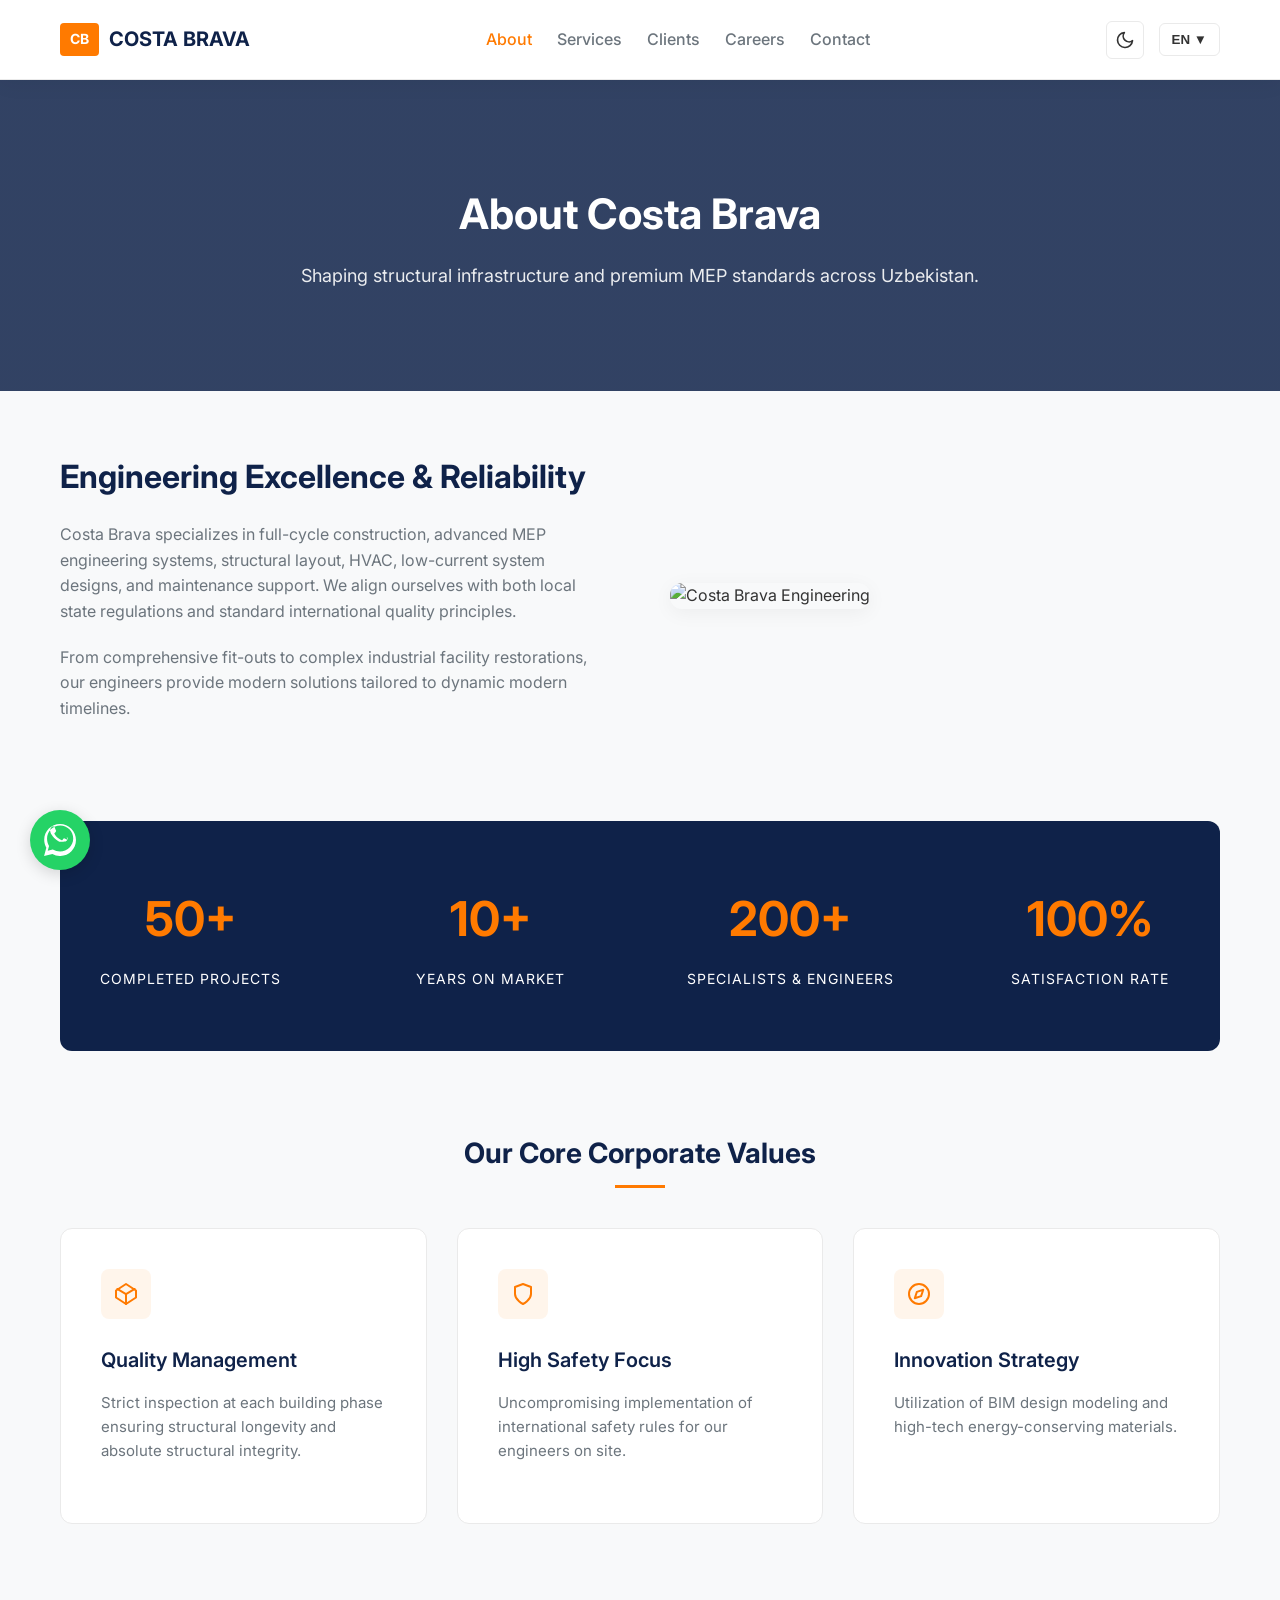
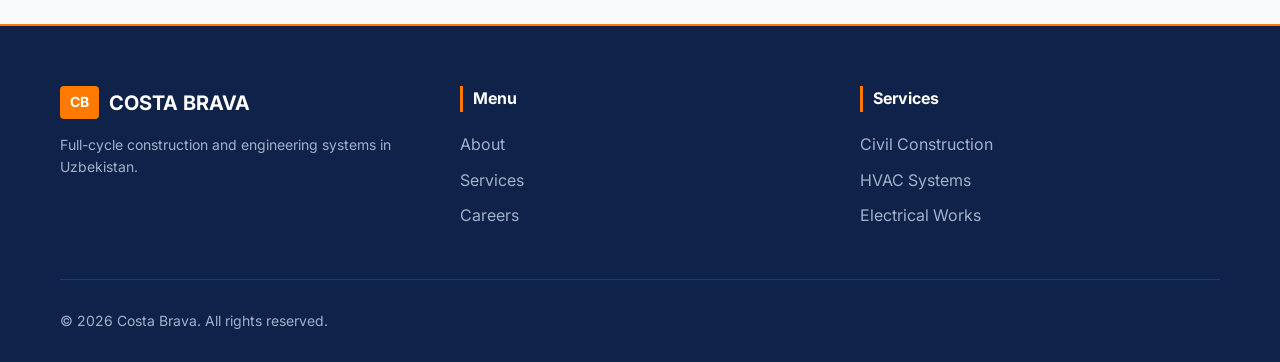
==== index.html @ 088094b8 "Update fmt.Println message from 'Hello' to 'Goodbye'" ====
<!DOCTYPE html>
<html lang="en" data-theme="light">
<head>
  <meta charset="UTF-8">
  <meta name="viewport" content="width=device-width, initial-scale=1.0">
  <title>About Us — Costa Brava</title>
  <link rel="preconnect" href="https://fonts.googleapis.com">
  <link rel="preconnect" href="https://fonts.gstatic.com" crossorigin>
  <link href="https://fonts.googleapis.com/css2?family=Inter:wght@400;500;600;700&display=swap" rel="stylesheet">
  <link rel="stylesheet" href="styles.css">
  <script>
    /* Prevent Light/Dark theme flash and localization page layout shift */
    (function() {
      const savedTheme = localStorage.getItem('preferred-theme') || 'light';
      document.documentElement.setAttribute('data-theme', savedTheme);
      const savedLang = localStorage.getItem('preferred-language') || 'en';
      document.documentElement.setAttribute('lang', savedLang);
    })();
  </script>
</head>
<body>

<header class="site-header">
  <div class="container header-container">
    <a href="index.html" class="brand"><span class="brand-mark">CB</span>COSTA BRAVA</a>
    <nav class="nav-links">
      <a href="index.html" class="active"><span class="en-text">About</span><span class="ru-text">О компании</span></a>
      <a href="services.html"><span class="en-text">Services</span><span class="ru-text">Услуги</span></a>
      <a href="clients.html"><span class="en-text">Clients</span><span class="ru-text">Клиенты</span></a>
      <a href="careers.html"><span class="en-text">Careers</span><span class="ru-text">Карьера</span></a>
      <a href="contact.html"><span class="en-text">Contact</span><span class="ru-text">Контакты</span></a>
    </nav>
    <div class="header-actions">
      <button class="theme-btn" id="theme-toggle" aria-label="Toggle theme">
        <svg class="sun-icon" viewBox="0 0 24 24" fill="none" stroke="currentColor" stroke-width="2" stroke-linecap="round" stroke-linejoin="round" style="display: none;">
          <circle cx="12" cy="12" r="5"></circle>
          <line x1="12" y1="1" x2="12" y2="3"></line>
          <line x1="12" y1="21" x2="12" y2="23"></line>
          <line x1="4.22" y1="4.22" x2="5.64" y2="5.64"></line>
          <line x1="18.36" y1="18.36" x2="19.78" y2="19.78"></line>
          <line x1="1" y1="12" x2="3" y2="12"></line>
          <line x1="21" y1="12" x2="23" y2="12"></line>
          <line x1="4.22" y1="19.78" x2="5.64" y2="18.36"></line>
          <line x1="18.36" y1="5.64" x2="19.78" y2="4.22"></line>
        </svg>
        <svg class="moon-icon" viewBox="0 0 24 24" fill="none" stroke="currentColor" stroke-width="2" stroke-linecap="round" stroke-linejoin="round">
          <path d="M21 12.79A9 9 0 1 1 11.21 3 7 7 0 0 0 21 12.79z"></path>
        </svg>
      </button>
      <div class="lang-switcher">
        <button class="lang-btn" aria-label="Switch language">
          <span class="current-lang">EN</span> ▼
        </button>
        <div class="lang-dropdown">
          <button data-lang="en">English</button>
          <button data-lang="ru">Русский</button>
        </div>
      </div>
    </div>
  </div>
</header>

<section class="page-hero">
  <div class="container">
    <h1>
      <span class="en-text">About Costa Brava</span>
      <span class="ru-text">О компании Costa Brava</span>
    </h1>
    <p>
      <span class="en-text">Shaping structural infrastructure and premium MEP standards across Uzbekistan.</span>
      <span class="ru-text">Формирование надежной инфраструктуры и систем MEP премиум-класса по всему Узбекистану.</span>
    </p>
  </div>
</section>

<main class="container">
  <div class="about-section">
    <div class="about-text">
      <h2>
        <span class="en-text">Engineering Excellence & Reliability</span>
        <span class="ru-text">Профессионализм в инжиниринге и надежность</span>
      </h2>
      <p>
        <span class="en-text">Costa Brava specializes in full-cycle construction, advanced MEP engineering systems, structural layout, HVAC, low-current system designs, and maintenance support. We align ourselves with both local state regulations and standard international quality principles.</span>
        <span class="ru-text">Costa Brava специализируется на строительстве полного цикла, передовых инженерных системах MEP, монтаже каркасных конструкций, ОВК, слаботочных сетях и техническом обслуживании. Мы работаем в соответствии с локальными нормами и международными стандартами качества.</span>
      </p>
      <p>
        <span class="en-text">From comprehensive fit-outs to complex industrial facility restorations, our engineers provide modern solutions tailored to dynamic modern timelines.</span>
        <span class="ru-text">От комплексной финишной отделки до восстановления сложных промышленных объектов — наши инженеры предлагают современные решения, соответствующие жестким графикам реализации проектов.</span>
      </p>
    </div>
    <div class="about-media">
      <img src="https://images.unsplash.com/photo-1581094288338-2314dddb7ece?auto=format&fit=crop&w=800&q=80" alt="Costa Brava Engineering">
    </div>
  </div>

  <div class="stats-section">
    <div class="stats-grid">
      <div class="stat-item">
        <h3>50+</h3>
        <p><span class="en-text">Completed Projects</span><span class="ru-text">Выполненных проектов</span></p>
      </div>
      <div class="stat-item">
        <h3>10+</h3>
        <p><span class="en-text">Years on Market</span><span class="ru-text">Лет на рынке</span></p>
      </div>
      <div class="stat-item">
        <h3>200+</h3>
        <p><span class="en-text">Specialists & Engineers</span><span class="ru-text">Специалистов и инженеров</span></p>
      </div>
      <div class="stat-item">
        <h3>100%</h3>
        <p><span class="en-text">Satisfaction Rate</span><span class="ru-text">Уровень удовлетворенности</span></p>
      </div>
    </div>
  </div>

  <h2 class="section-title">
    <span class="en-text">Our Core Corporate Values</span>
    <span class="ru-text">Наши корпоративные ценности</span>
  </h2>
  <div class="grid-3">
    <div class="card">
      <div class="card-icon">
        <svg viewBox="0 0 24 24" fill="none" stroke-width="2" stroke-linecap="round" stroke-linejoin="round"><polygon points="12 2 22 8.5 22 15.5 12 22 2 15.5 2 8.5 12 2"></polygon><polyline points="3.27 6.96 12 12.01 20.73 6.96"></polyline><line x1="12" y1="22.08" x2="12" y2="12"></line></svg>
      </div>
      <h3><span class="en-text">Quality Management</span><span class="ru-text">Контроль качества</span></h3>
      <p><span class="en-text">Strict inspection at each building phase ensuring structural longevity and absolute structural integrity.</span><span class="ru-text">Строгий контроль на каждом этапе строительства, гарантирующий долговечность и абсолютную надежность конструкций.</span></p>
    </div>
    <div class="card">
      <div class="card-icon">
        <svg viewBox="0 0 24 24" fill="none" stroke-width="2" stroke-linecap="round" stroke-linejoin="round"><path d="M12 22s8-4 8-10V5l-8-3-8 3v7c0 6 8 10 8 10z"></path></svg>
      </div>
      <h3><span class="en-text">High Safety Focus</span><span class="ru-text">Безопасность труда</span></h3>
      <p><span class="en-text">Uncompromising implementation of international safety rules for our engineers on site.</span><span class="ru-text">Бескомпромиссное соблюдение международных правил техники безопасности для всех специалистов на объектах.</span></p>
    </div>
    <div class="card">
      <div class="card-icon">
        <svg viewBox="0 0 24 24" fill="none" stroke-width="2" stroke-linecap="round" stroke-linejoin="round"><circle cx="12" cy="12" r="10"></circle><polygon points="16.24 7.76 14.12 14.12 7.76 16.24 9.88 9.88 16.24 7.76"></polygon></svg>
      </div>
      <h3><span class="en-text">Innovation Strategy</span><span class="ru-text">Инновационные решения</span></h3>
      <p><span class="en-text">Utilization of BIM design modeling and high-tech energy-conserving materials.</span><span class="ru-text">Применение технологий BIM-проектирования и энергоэффективных строительных материалов.</span></p>
    </div>
  </div>
</main>

<div class="whatsapp-widget" onclick="window.open('https://wa.me/998996173555')">
  <svg viewBox="0 0 24 24"><path d="M.057 24l1.687-6.163c-1.041-1.804-1.588-3.849-1.587-5.946C.06 5.348 5.397.01 12.008.01c3.202.001 6.212 1.246 8.477 3.513 2.262 2.268 3.507 5.28 3.505 8.484-.004 6.657-5.34 11.997-11.953 11.997-2.005-.001-3.973-.502-5.724-1.455L0 24zm6.59-4.846c1.6.95 3.488 1.449 5.412 1.451 5.428 0 9.845-4.394 9.848-9.793.001-2.615-1.011-5.074-2.852-6.918C17.207 2.052 14.75 1.037 12.14 1.037c-5.433 0-9.85 4.394-9.853 9.792-.001 1.986.517 3.93 1.5 5.64l-.984 3.593 3.684-.966zm10.743-7.416c-.29-.145-1.716-.848-1.98-.942-.266-.096-.459-.145-.653.145-.193.29-.748.942-.917 1.135-.169.193-.338.217-.627.072-2.316-1.161-3.81-2.004-5.328-4.606-.4-.686.4-.637 1.144-2.128.116-.217.058-.41-.029-.555-.087-.145-.748-1.803-1.025-2.467-.27-.649-.546-.56-.748-.57-.193-.01-.41-.012-.627-.012-.217 0-.57.081-.869.41-.299.329-1.143 1.116-1.143 2.72s1.167 3.153 1.328 3.371c.162.217 2.296 3.507 5.562 4.918 2.37.1 3.256-.05 4.05-.124.814-.076 1.716-.701 1.958-1.378.24-.677.24-1.258.17-1.378-.073-.122-.267-.195-.556-.341z"/></svg>
</div>

<button class="back-to-top" aria-label="Back to top">
  <svg viewBox="0 0 24 24"><polyline points="18 15 12 9 6 15"/></svg>
</button>

<footer class="site-footer">
  <div class="container">
    <div class="footer-grid">
      <div class="footer-brand">
        <a href="index.html" class="brand"><span class="brand-mark">CB</span>COSTA BRAVA</a>
        <p style="margin-top:15px; font-size:14px;">
          <span class="en-text">Full-cycle construction and engineering systems in Uzbekistan.</span>
          <span class="ru-text">Строительство и инженерные системы полного цикла в Узбекистане.</span>
        </p>
      </div>
      <div class="footer-col">
        <h4><span class="en-text">Menu</span><span class="ru-text">Меню</span></h4>
        <ul>
          <li><a href="index.html"><span class="en-text">About</span><span class="ru-text">О компании</span></a></li>
          <li><a href="services.html"><span class="en-text">Services</span><span class="ru-text">Услуги</span></a></li>
          <li><a href="careers.html"><span class="en-text">Careers</span><span class="ru-text">Карьера</span></a></li>
        </ul>
      </div>
      <div class="footer-col">
        <h4><span class="en-text">Services</span><span class="ru-text">Услуги</span></h4>
        <ul>
          <li><a href="services.html"><span class="en-text">Civil Construction</span><span class="ru-text">Гражданское строительство</span></a></li>
          <li><a href="services.html"><span class="en-text">HVAC Systems</span><span class="ru-text">Системы ОВК</span></a></li>
          <li><a href="services.html"><span class="en-text">Electrical Works</span><span class="ru-text">Электромонтажные работы</span></a></li>
        </ul>
      </div>
    </div>
    <div class="footer-bottom">
      <span><span class="en-text">© 2026 Costa Brava. All rights reserved.</span><span class="ru-text">© 2026 Costa Brava. Все права защищены.</span></span>
    </div>
  </div>
</footer>

<script src="script.js"></script>
</body>
</html>
---- styles.css ----
/* ==========================================================================
   styles.css - COSTA BRAVA SHAPING THE FUTURE OF CONSTRUCTION & ENGINEERING
   ========================================================================== */

:root {
  --primary: #0f2249;
  --primary-light: #1c366b;
  --orange: #ff7a00;
  --orange-hover: #e06b00;
  --bg: #f8f9fa;
  --card-bg: #ffffff;
  --text: #333333;
  --text-muted: #6c757d;
  --border: #eaeaea;
  --shadow: 0 4px 20px rgba(0, 0, 0, 0.05);
  --radius: 12px;
  --transition: all 0.3s cubic-bezier(0.4, 0, 0.2, 1);
}

[data-theme="dark"] {
  --primary: #ffffff;
  --primary-light: #f0f0f0;
  --bg: #121212;
  --card-bg: #1e1e1e;
  --text: #f0f0f0;
  --text-muted: #a0a0a0;
  --border: #2d2d2d;
  --shadow: 0 4px 25px rgba(0, 0, 0, 0.25);
}

/* Core translation engine rules */
html[lang="en"] .ru-text { display: none !important; }
html[lang="ru"] .en-text { display: none !important; }

* {
  box-sizing: border-box;
  margin: 0;
  padding: 0;
}

body {
  font-family: 'Inter', sans-serif;
  background-color: var(--bg);
  color: var(--text);
  line-height: 1.6;
  padding-top: 80px;
  transition: background-color 0.3s, color 0.3s;
}

.container {
  max-width: 1200px;
  margin: 0 auto;
  padding: 0 20px;
}

/* ==========================================
   HEADER STYLES
   ========================================== */
.site-header {
  position: fixed;
  top: 0;
  left: 0;
  width: 100%;
  height: 80px;
  background: var(--card-bg);
  border-bottom: 1px solid var(--border);
  box-shadow: var(--shadow);
  z-index: 1000;
  display: flex;
  align-items: center;
  transition: background-color 0.3s, border-color 0.3s;
}

.header-container {
  display: flex;
  justify-content: space-between;
  align-items: center;
  width: 100%;
}

.brand {
  font-weight: 700;
  color: var(--primary);
  text-decoration: none;
  font-size: 20px;
  display: flex;
  align-items: center;
  gap: 10px;
}

.brand-mark {
  background: var(--orange);
  color: white;
  padding: 5px 10px;
  border-radius: 4px;
  font-size: 14px;
}

.nav-links {
  display: flex;
  gap: 25px;
}

.nav-links a {
  text-decoration: none;
  color: var(--text-muted);
  font-weight: 500;
  transition: var(--transition);
}

.nav-links a.active, .nav-links a:hover {
  color: var(--orange);
}

.header-actions {
  display: flex;
  align-items: center;
  gap: 15px;
}

/* Theme Button */
.theme-btn {
  background: none;
  border: 1px solid var(--border);
  padding: 8px;
  border-radius: 6px;
  cursor: pointer;
  color: var(--text);
  display: flex;
  align-items: center;
  justify-content: center;
  width: 38px;
  height: 38px;
  transition: var(--transition);
}

.theme-btn:hover {
  border-color: var(--orange);
  background-color: rgba(255, 122, 0, 0.05);
}

.theme-btn svg {
  width: 20px;
  height: 20px;
  fill: none;
  stroke: var(--text);
  stroke-width: 2;
}

/* Language Switcher */
.lang-switcher {
  position: relative;
}

.lang-btn {
  background: none;
  border: 1px solid var(--border);
  padding: 8px 12px;
  border-radius: 6px;
  cursor: pointer;
  color: var(--text);
  font-weight: 600;
  transition: var(--transition);
}

.lang-btn:hover {
  border-color: var(--orange);
}

.lang-dropdown {
  display: none;
  position: absolute;
  top: 105%;
  right: 0;
  background: var(--card-bg);
  border: 1px solid var(--border);
  border-radius: 6px;
  box-shadow: var(--shadow);
  z-index: 10;
}

.lang-dropdown.show {
  display: block;
}

.lang-dropdown button {
  background: none;
  border: none;
  padding: 10px 20px;
  width: 100%;
  text-align: left;
  cursor: pointer;
  color: var(--text);
  font-weight: 500;
  transition: background-color 0.2s;
}

.lang-dropdown button:hover {
  background: var(--bg);
  color: var(--orange);
}

/* ==========================================
   HERO SECTIONS
   ========================================== */
.page-hero {
  background: linear-gradient(rgba(15, 34, 73, 0.85), rgba(15, 34, 73, 0.85)), 
              url('https://images.unsplash.com/photo-1504307651254-35680f356dfd?auto=format&fit=crop&w=1800&q=80') no-repeat center center/cover;
  color: white;
  padding: 100px 0;
  text-align: center;
  margin-bottom: 60px;
}

.page-hero h1 {
  font-size: 42px;
  margin-bottom: 15px;
  font-weight: 700;
}

.page-hero p {
  font-size: 18px;
  max-width: 800px;
  margin: 0 auto;
  opacity: 0.9;
}

/* ==========================================
   SECTIONS & SECTION HEADERS
   ========================================== */
.section-title {
  font-size: 28px;
  color: var(--primary);
  margin-bottom: 40px;
  text-align: center;
  position: relative;
}

.section-title::after {
  content: '';
  display: block;
  width: 50px;
  height: 3px;
  background: var(--orange);
  margin: 10px auto 0;
}

/* ==========================================
   SERVICES GRID & CARDS
   ========================================== */
.services-grid, .grid-3 {
  display: grid;
  grid-template-columns: repeat(auto-fit, minmax(320px, 1fr));
  gap: 30px;
  margin-bottom: 80px;
}

.card {
  background: var(--card-bg);
  border: 1px solid var(--border);
  border-radius: var(--radius);
  padding: 40px;
  transition: var(--transition);
  position: relative;
}

.card:hover {
  border-color: var(--orange);
  box-shadow: var(--shadow);
  transform: translateY(-5px);
}

.card-icon {
  width: 50px;
  height: 50px;
  background: rgba(255, 122, 0, 0.08);
  border-radius: 8px;
  display: flex;
  align-items: center;
  justify-content: center;
  margin-bottom: 25px;
}

.card-icon svg {
  width: 24px;
  height: 24px;
  stroke: var(--orange);
}

.card h3 {
  font-size: 20px;
  color: var(--primary);
  margin-bottom: 15px;
  font-weight: 600;
}

.card p {
  color: var(--text-muted);
  font-size: 15px;
  margin-bottom: 20px;
}

.card ul {
  list-style: none;
}

.card ul li {
  position: relative;
  padding-left: 20px;
  margin-bottom: 10px;
  font-size: 14.5px;
  color: var(--text-muted);
  border-bottom: 1px dashed var(--border);
  padding-bottom: 8px;
}

.card ul li::before {
  content: "•";
  color: var(--orange);
  position: absolute;
  left: 0;
  font-size: 18px;
  top: -2px;
}

/* ==========================================
   ABOUT & STATS COMPONENTS (INDEX)
   ========================================== */
.about-section {
  display: flex;
  gap: 60px;
  align-items: center;
  margin-bottom: 80px;
}

.about-text, .about-media {
  flex: 1;
}

.about-text h2 {
  font-size: 32px;
  color: var(--primary);
  margin-bottom: 20px;
}

.about-text p {
  font-size: 16px;
  color: var(--text-muted);
  margin-bottom: 20px;
}

.about-media img {
  width: 100%;
  border-radius: var(--radius);
  box-shadow: var(--shadow);
}

/* Stats Section */
.stats-section {
  background: var(--primary);
  color: white;
  padding: 60px 0;
  border-radius: var(--radius);
  margin-bottom: 80px;
}

.stats-grid {
  display: grid;
  grid-template-columns: repeat(auto-fit, minmax(200px, 1fr));
  gap: 40px;
  text-align: center;
}

.stat-item h3 {
  font-size: 48px;
  color: var(--orange);
  margin-bottom: 10px;
}

.stat-item p {
  font-size: 14px;
  text-transform: uppercase;
  letter-spacing: 1px;
}

/* ==========================================
   PROJECTS SECTION (CLIENTS)
   ========================================== */
.projects-grid {
  display: grid;
  grid-template-columns: repeat(auto-fit, minmax(350px, 1fr));
  gap: 30px;
  margin-bottom: 80px;
}

.project-card {
  background: var(--card-bg);
  border: 1px solid var(--border);
  border-radius: var(--radius);
  overflow: hidden;
  transition: var(--transition);
}

.project-card:hover {
  transform: translateY(-5px);
  box-shadow: var(--shadow);
  border-color: var(--orange);
}

.project-img {
  height: 240px;
  background-size: cover;
  background-position: center;
}

.project-info {
  padding: 25px;
}

.project-tag {
  display: inline-block;
  background: rgba(255, 122, 0, 0.1);
  color: var(--orange);
  font-size: 12px;
  font-weight: 600;
  padding: 4px 10px;
  border-radius: 4px;
  margin-bottom: 15px;
}

.project-info h3 {
  font-size: 20px;
  color: var(--primary);
  margin-bottom: 10px;
}

.project-info p {
  font-size: 14.5px;
  color: var(--text-muted);
}

/* Clients Showcase Row */
.clients-row {
  display: flex;
  justify-content: space-around;
  align-items: center;
  flex-wrap: wrap;
  gap: 30px;
  margin-bottom: 80px;
  padding: 40px;
  background: var(--card-bg);
  border-radius: var(--radius);
  border: 1px solid var(--border);
}

.client-logo {
  font-weight: 700;
  font-size: 22px;
  color: var(--text-muted);
  opacity: 0.6;
  transition: var(--transition);
}

.client-logo:hover {
  opacity: 1;
  color: var(--orange);
}

/* ==========================================
   FORMS & LAYOUTS (CAREERS & CONTACT)
   ========================================== */
.form-container {
  background: var(--card-bg);
  border: 1px solid var(--border);
  border-radius: var(--radius);
  padding: 40px;
  max-width: 800px;
  margin: 0 auto 80px;
  box-shadow: var(--shadow);
}

.form-grid {
  display: grid;
  grid-template-columns: 1fr 1fr;
  gap: 20px;
  margin-bottom: 20px;
}

@media(max-width: 768px) {
  .form-grid {
    grid-template-columns: 1fr;
  }
}

.form-group {
  margin-bottom: 20px;
  display: flex;
  flex-direction: column;
  gap: 8px;
}

.form-group label {
  font-weight: 600;
  font-size: 14.5px;
  color: var(--text);
}

.form-control {
  font-family: inherit;
  font-size: 15px;
  padding: 12px 16px;
  border: 1px solid var(--border);
  border-radius: 6px;
  background-color: var(--bg);
  color: var(--text);
  outline: none;
  transition: var(--transition);
}

.form-control:focus {
  border-color: var(--orange);
  background-color: var(--card-bg);
}

select.form-control {
  cursor: pointer;
}

.btn-primary {
  display: inline-block;
  background: var(--orange);
  color: white;
  border: none;
  font-weight: 600;
  font-size: 15px;
  padding: 14px 28px;
  border-radius: 6px;
  cursor: pointer;
  transition: var(--transition);
  width: 100%;
}

.btn-primary:hover {
  background: var(--orange-hover);
}

/* Careers Card Layout */
.vacancy-card {
  background: var(--card-bg);
  border: 1px solid var(--border);
  border-radius: var(--radius);
  padding: 30px;
  margin-bottom: 20px;
  transition: var(--transition);
}

.vacancy-card:hover {
  border-color: var(--orange);
}

.vacancy-header {
  display: flex;
  justify-content: space-between;
  align-items: center;
  margin-bottom: 15px;
  flex-wrap: wrap;
  gap: 15px;
}

.vacancy-title {
  font-size: 20px;
  color: var(--primary);
  font-weight: 600;
}

.vacancy-meta {
  font-size: 14px;
  color: var(--orange);
  font-weight: 600;
}

.vacancy-details h4 {
  font-size: 15px;
  margin-bottom: 8px;
  color: var(--text);
}

.vacancy-details ul {
  list-style: inside circle;
  color: var(--text-muted);
  font-size: 14.5px;
  margin-bottom: 20px;
  padding-left: 10px;
}

/* Contact Info Layout */
.contact-layout {
  display: flex;
  gap: 40px;
  margin-bottom: 80px;
}

@media (max-width: 992px) {
  .contact-layout {
    flex-direction: column;
  }
}

.contact-info-col {
  flex: 1;
}

.contact-form-col {
  flex: 1.5;
}

.contact-info-card {
  background: var(--card-bg);
  border: 1px solid var(--border);
  border-radius: var(--radius);
  padding: 40px;
  margin-bottom: 30px;
}

.contact-info-item {
  display: flex;
  align-items: center;
  gap: 15px;
  margin-bottom: 25px;
}

.contact-info-item:last-child {
  margin-bottom: 0;
}

.contact-info-icon {
  width: 44px;
  height: 44px;
  background: rgba(255, 122, 0, 0.08);
  border-radius: 50%;
  display: flex;
  align-items: center;
  justify-content: center;
}

.contact-info-icon svg {
  width: 20px;
  height: 20px;
  stroke: var(--orange);
}

.contact-info-text h4 {
  font-size: 14px;
  color: var(--text-muted);
  text-transform: uppercase;
}

.contact-info-text p {
  font-size: 16px;
  color: var(--text);
  font-weight: 500;
}

/* Interactive Map Placeholder style */
.map-placeholder {
  height: 280px;
  border-radius: var(--radius);
  border: 1px solid var(--border);
  overflow: hidden;
  display: flex;
  align-items: center;
  justify-content: center;
  background: linear-gradient(135deg, rgba(15, 34, 73, 0.05), rgba(255, 122, 0, 0.05));
  position: relative;
}

.map-placeholder span {
  font-weight: 600;
  color: var(--primary);
  text-align: center;
  padding: 20px;
}

/* ==========================================
   FLOATING ACTIONS & FOOTER
   ========================================== */
.whatsapp-widget {
  position: fixed;
  bottom: 30px;
  left: 30px;
  background: #25d366;
  width: 60px;
  height: 60px;
  border-radius: 50%;
  display: flex;
  align-items: center;
  justify-content: center;
  box-shadow: 0 4px 15px rgba(0,0,0,0.15);
  z-index: 999;
  cursor: pointer;
  transition: transform 0.2s;
}

.whatsapp-widget:hover {
  transform: scale(1.08);
}

.whatsapp-widget svg {
  width: 32px;
  height: 32px;
  fill: white;
}

.back-to-top {
  position: fixed;
  bottom: 30px;
  right: 30px;
  background: var(--primary);
  width: 50px;
  height: 50px;
  border-radius: 50%;
  display: flex;
  align-items: center;
  justify-content: center;
  box-shadow: 0 4px 15px rgba(0,0,0,0.15);
  z-index: 999;
  cursor: pointer;
  border: none;
  opacity: 0;
  visibility: hidden;
  transition: var(--transition);
}

.back-to-top.show {
  opacity: 1;
  visibility: visible;
}

.back-to-top:hover {
  background: var(--orange);
}

.back-to-top svg {
  width: 20px;
  height: 20px;
  stroke: white;
  fill: none;
}

/* Site Footer */
.site-footer {
  background: #0f2249;
  color: #a0b2cb;
  padding: 60px 0 30px;
  margin-top: 100px;
  border-top: 2px solid var(--orange);
}

.site-footer .brand {
  color: white;
}

.footer-grid {
  display: grid;
  grid-template-columns: repeat(auto-fit, minmax(200px, 1fr));
  gap: 40px;
  margin-bottom: 40px;
}

.footer-col h4 {
  color: white;
  margin-bottom: 20px;
  font-size: 16px;
  border-left: 3px solid var(--orange);
  padding-left: 10px;
}

.footer-col ul {
  list-style: none;
}

.footer-col ul li {
  margin-bottom: 10px;
}

.footer-col ul li a {
  color: #a0b2cb;
  text-decoration: none;
  transition: color 0.3s;
}

.footer-col ul li a:hover {
  color: var(--orange);
}

.footer-bottom {
  border-top: 1px solid #1e3a6c;
  padding-top: 30px;
  display: flex;
  justify-content: space-between;
  font-size: 14px;
  flex-wrap: wrap;
  gap: 20px;
}

/* Media Query Responsiveness */
@media(max-width: 992px) {
  .about-section {
    flex-direction: column;
    gap: 40px;
  }
}

@media(max-width: 768px) {
  .nav-links {
    display: none; /* Can expand to responsive hamburger drawer */
  }
  .page-hero h1 {
    font-size: 32px;
  }
}
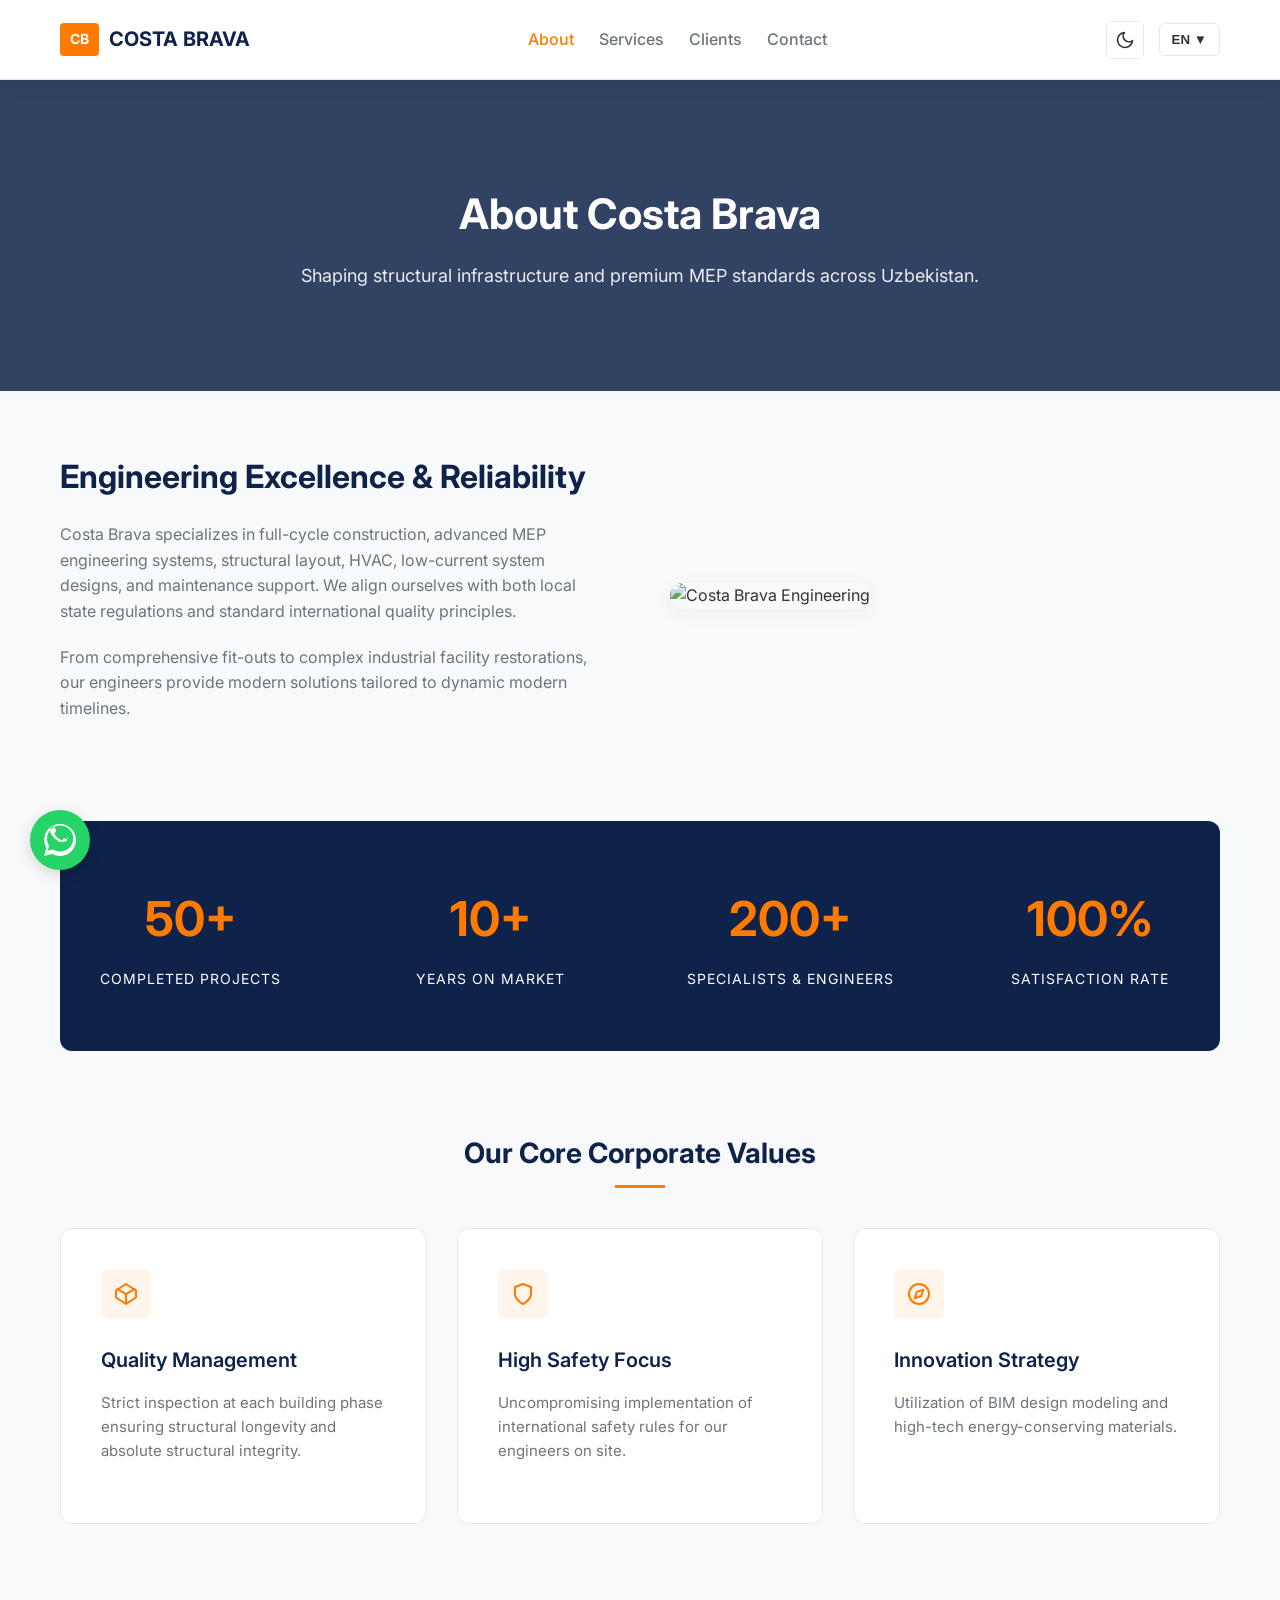
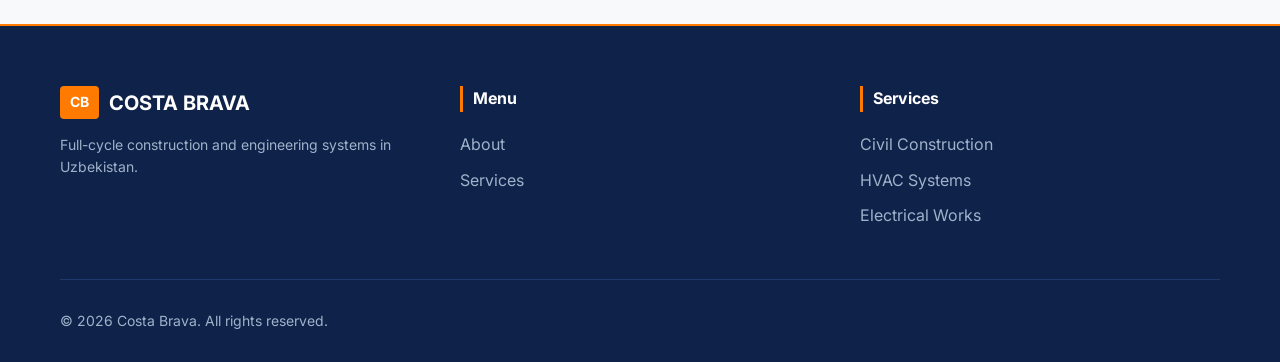
==== commit fc275305: "Remove 'Careers' link from index.html Removed 'Careers' link from navigation and footer." ====
--- a/index.html
+++ b/index.html
@@ -27,7 +27,6 @@
       <a href="index.html" class="active"><span class="en-text">About</span><span class="ru-text">О компании</span></a>
       <a href="services.html"><span class="en-text">Services</span><span class="ru-text">Услуги</span></a>
       <a href="clients.html"><span class="en-text">Clients</span><span class="ru-text">Клиенты</span></a>
-      <a href="careers.html"><span class="en-text">Careers</span><span class="ru-text">Карьера</span></a>
       <a href="contact.html"><span class="en-text">Contact</span><span class="ru-text">Контакты</span></a>
     </nav>
     <div class="header-actions">
@@ -167,7 +166,6 @@
         <ul>
           <li><a href="index.html"><span class="en-text">About</span><span class="ru-text">О компании</span></a></li>
           <li><a href="services.html"><span class="en-text">Services</span><span class="ru-text">Услуги</span></a></li>
-          <li><a href="careers.html"><span class="en-text">Careers</span><span class="ru-text">Карьера</span></a></li>
         </ul>
       </div>
       <div class="footer-col">
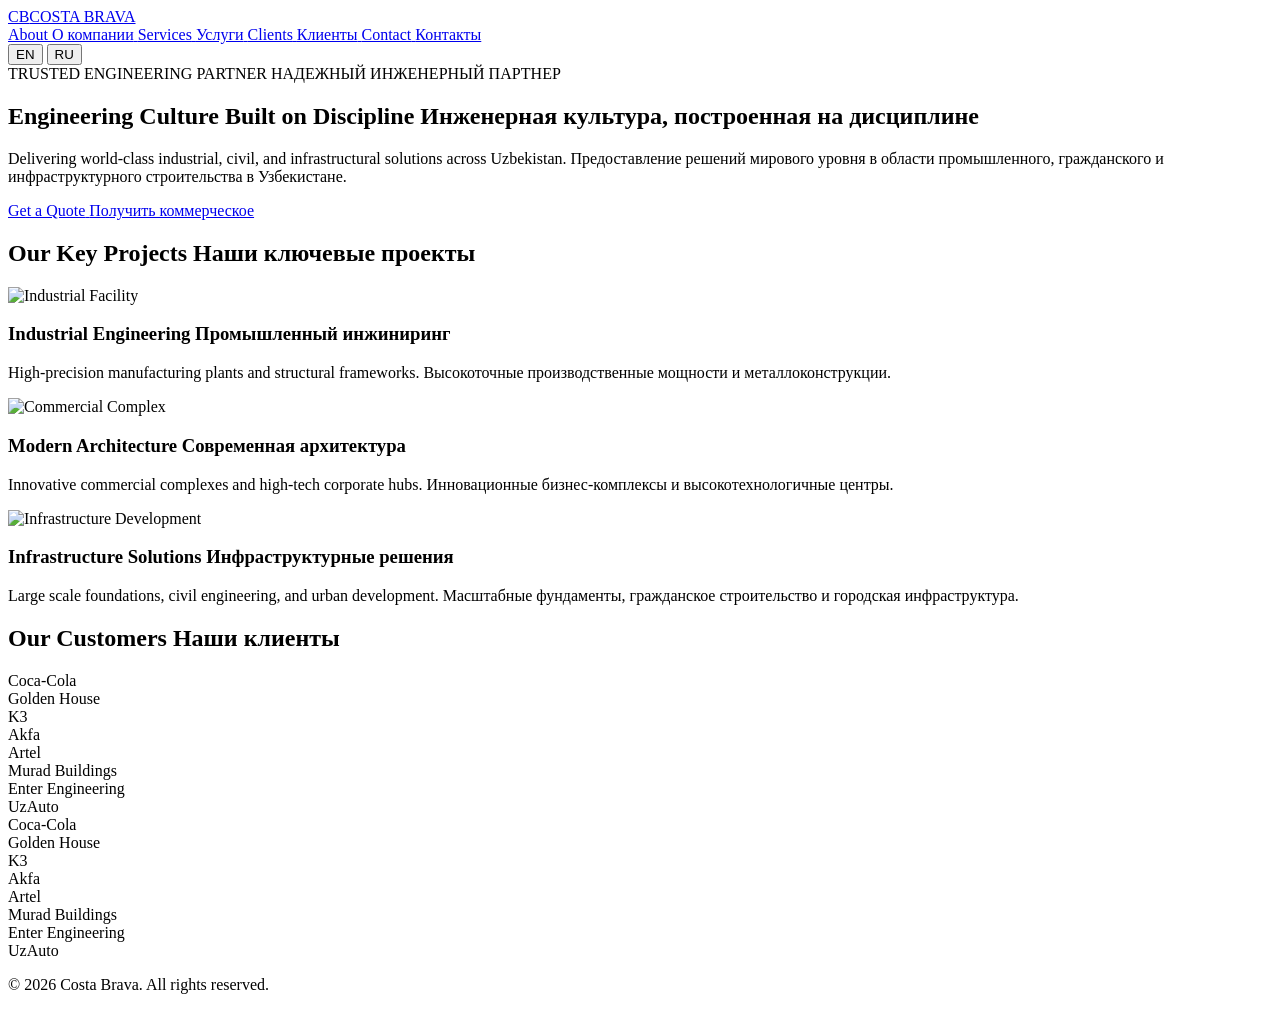
==== commit eb0908ae: "Update title and restructure HTML layout" ====
--- a/index.html
+++ b/index.html
@@ -3,186 +3,193 @@
 <head>
   <meta charset="UTF-8">
   <meta name="viewport" content="width=device-width, initial-scale=1.0">
-  <title>About Us — Costa Brava</title>
+  <title>Costa Brava — Engineering & Construction</title>
   <link rel="preconnect" href="https://fonts.googleapis.com">
   <link rel="preconnect" href="https://fonts.gstatic.com" crossorigin>
-  <link href="https://fonts.googleapis.com/css2?family=Inter:wght@400;500;600;700&display=swap" rel="stylesheet">
-  <link rel="stylesheet" href="styles.css">
-  <script>
-    /* Prevent Light/Dark theme flash and localization page layout shift */
-    (function() {
-      const savedTheme = localStorage.getItem('preferred-theme') || 'light';
-      document.documentElement.setAttribute('data-theme', savedTheme);
-      const savedLang = localStorage.getItem('preferred-language') || 'en';
-      document.documentElement.setAttribute('lang', savedLang);
-    })();
-  </script>
+  <link href="https://fonts.googleapis.com/css2?family=Inter:wght@300;400;500;600;700;800&display=swap" rel="stylesheet">
+  <link rel="stylesheet" href="style.css">
 </head>
 <body>
 
-<header class="site-header">
-  <div class="container header-container">
-    <a href="index.html" class="brand"><span class="brand-mark">CB</span>COSTA BRAVA</a>
-    <nav class="nav-links">
-      <a href="index.html" class="active"><span class="en-text">About</span><span class="ru-text">О компании</span></a>
-      <a href="services.html"><span class="en-text">Services</span><span class="ru-text">Услуги</span></a>
-      <a href="clients.html"><span class="en-text">Clients</span><span class="ru-text">Клиенты</span></a>
-      <a href="contact.html"><span class="en-text">Contact</span><span class="ru-text">Контакты</span></a>
-    </nav>
-    <div class="header-actions">
-      <button class="theme-btn" id="theme-toggle" aria-label="Toggle theme">
-        <svg class="sun-icon" viewBox="0 0 24 24" fill="none" stroke="currentColor" stroke-width="2" stroke-linecap="round" stroke-linejoin="round" style="display: none;">
-          <circle cx="12" cy="12" r="5"></circle>
-          <line x1="12" y1="1" x2="12" y2="3"></line>
-          <line x1="12" y1="21" x2="12" y2="23"></line>
-          <line x1="4.22" y1="4.22" x2="5.64" y2="5.64"></line>
-          <line x1="18.36" y1="18.36" x2="19.78" y2="19.78"></line>
-          <line x1="1" y1="12" x2="3" y2="12"></line>
-          <line x1="21" y1="12" x2="23" y2="12"></line>
-          <line x1="4.22" y1="19.78" x2="5.64" y2="18.36"></line>
-          <line x1="18.36" y1="5.64" x2="19.78" y2="4.22"></line>
-        </svg>
-        <svg class="moon-icon" viewBox="0 0 24 24" fill="none" stroke="currentColor" stroke-width="2" stroke-linecap="round" stroke-linejoin="round">
-          <path d="M21 12.79A9 9 0 1 1 11.21 3 7 7 0 0 0 21 12.79z"></path>
-        </svg>
-      </button>
+  <!-- Header Section -->
+  <header class="site-header">
+    <div class="container header-container">
+      <a href="index.html" class="brand">
+        <span class="brand-mark">CB</span>COSTA BRAVA
+      </a>
+      
+      <nav class="nav-links">
+        <a href="index.html" class="active">
+          <span class="en-text">About</span>
+          <span class="ru-text">О компании</span>
+        </a>
+        <a href="services.html">
+          <span class="en-text">Services</span>
+          <span class="ru-text">Услуги</span>
+        </a>
+        <a href="clients.html">
+          <span class="en-text">Clients</span>
+          <span class="ru-text">Клиенты</span>
+        </a>
+        <a href="contact.html">
+          <span class="en-text">Contact</span>
+          <span class="ru-text">Контакты</span>
+        </a>
+      </nav>
+
+      <!-- Language Switcher -->
       <div class="lang-switcher">
-        <button class="lang-btn" aria-label="Switch language">
-          <span class="current-lang">EN</span> ▼
-        </button>
-        <div class="lang-dropdown">
-          <button data-lang="en">English</button>
-          <button data-lang="ru">Русский</button>
+        <button onclick="setLanguage('en')" id="btn-en" class="lang-btn active">EN</button>
+        <button onclick="setLanguage('ru')" id="btn-ru" class="lang-btn">RU</button>
+      </div>
+    </div>
+  </header>
+
+  <!-- Hero Section -->
+  <section class="page-hero">
+    <div class="hero-overlay"></div>
+    <div class="container hero-content">
+      <span class="hero-subtitle">
+        <span class="en-text">TRUSTED ENGINEERING PARTNER</span>
+        <span class="ru-text">НАДЕЖНЫЙ ИНЖЕНЕРНЫЙ ПАРТНЕР</span>
+      </span>
+      <h1>
+        <span class="en-text">Engineering Culture Built on Discipline</span>
+        <span class="ru-text">Инженерная культура, построенная на дисциплине</span>
+      </h1>
+      <p class="hero-description">
+        <span class="en-text">Delivering world-class industrial, civil, and infrastructural solutions across Uzbekistan.</span>
+        <span class="ru-text">Предоставление решений мирового уровня в области промышленного, гражданского и инфраструктурного строительства в Узбекистане.</span>
+      </p>
+      <a href="contact.html" class="cta-button">
+        <span class="en-text">Get a Quote</span>
+        <span class="ru-text">Получить коммерческое</span>
+      </a>
+    </div>
+  </section>
+
+  <!-- Professional Image Showcase Section -->
+  <section class="portfolio-section">
+    <div class="container">
+      <div class="section-title">
+        <h2>
+          <span class="en-text">Our Key Projects</span>
+          <span class="ru-text">Наши ключевые проекты</span>
+        </h2>
+        <div class="title-line"></div>
+      </div>
+      
+      <div class="project-grid">
+        <!-- Project 1 -->
+        <div class="project-card">
+          <div class="project-image">
+            <img src="https://images.unsplash.com/photo-1581092160607-ee22621dd758?auto=format&fit=crop&w=800&q=80" alt="Industrial Facility">
+          </div>
+          <div class="project-info">
+            <h3>
+              <span class="en-text">Industrial Engineering</span>
+              <span class="ru-text">Промышленный инжиниринг</span>
+            </h3>
+            <p>
+              <span class="en-text">High-precision manufacturing plants and structural frameworks.</span>
+              <span class="ru-text">Высокоточные производственные мощности и металлоконструкции.</span>
+            </p>
+          </div>
+        </div>
+
+        <!-- Project 2 -->
+        <div class="project-card">
+          <div class="project-image">
+            <img src="https://images.unsplash.com/photo-1503387762-592deb58ef4e?auto=format&fit=crop&w=800&q=80" alt="Commercial Complex">
+          </div>
+          <div class="project-info">
+            <h3>
+              <span class="en-text">Modern Architecture</span>
+              <span class="ru-text">Современная архитектура</span>
+            </h3>
+            <p>
+              <span class="en-text">Innovative commercial complexes and high-tech corporate hubs.</span>
+              <span class="ru-text">Инновационные бизнес-комплексы и высокотехнологичные центры.</span>
+            </p>
+          </div>
+        </div>
+
+        <!-- Project 3 -->
+        <div class="project-card">
+          <div class="project-image">
+            <img src="https://images.unsplash.com/photo-1541888946425-d81bb19240f5?auto=format&fit=crop&w=800&q=80" alt="Infrastructure Development">
+          </div>
+          <div class="project-info">
+            <h3>
+              <span class="en-text">Infrastructure Solutions</span>
+              <span class="ru-text">Инфраструктурные решения</span>
+            </h3>
+            <p>
+              <span class="en-text">Large scale foundations, civil engineering, and urban development.</span>
+              <span class="ru-text">Масштабные фундаменты, гражданское строительство и городская инфраструктура.</span>
+            </p>
+          </div>
         </div>
       </div>
     </div>
-  </div>
-</header>
+  </section>
 
-<section class="page-hero">
-  <div class="container">
-    <h1>
-      <span class="en-text">About Costa Brava</span>
-      <span class="ru-text">О компании Costa Brava</span>
-    </h1>
-    <p>
-      <span class="en-text">Shaping structural infrastructure and premium MEP standards across Uzbekistan.</span>
-      <span class="ru-text">Формирование надежной инфраструктуры и систем MEP премиум-класса по всему Узбекистану.</span>
-    </p>
-  </div>
-</section>
-
-<main class="container">
-  <div class="about-section">
-    <div class="about-text">
-      <h2>
-        <span class="en-text">Engineering Excellence & Reliability</span>
-        <span class="ru-text">Профессионализм в инжиниринге и надежность</span>
-      </h2>
-      <p>
-        <span class="en-text">Costa Brava specializes in full-cycle construction, advanced MEP engineering systems, structural layout, HVAC, low-current system designs, and maintenance support. We align ourselves with both local state regulations and standard international quality principles.</span>
-        <span class="ru-text">Costa Brava специализируется на строительстве полного цикла, передовых инженерных системах MEP, монтаже каркасных конструкций, ОВК, слаботочных сетях и техническом обслуживании. Мы работаем в соответствии с локальными нормами и международными стандартами качества.</span>
-      </p>
-      <p>
-        <span class="en-text">From comprehensive fit-outs to complex industrial facility restorations, our engineers provide modern solutions tailored to dynamic modern timelines.</span>
-        <span class="ru-text">От комплексной финишной отделки до восстановления сложных промышленных объектов — наши инженеры предлагают современные решения, соответствующие жестким графикам реализации проектов.</span>
-      </p>
-    </div>
-    <div class="about-media">
-      <img src="https://images.unsplash.com/photo-1581094288338-2314dddb7ece?auto=format&fit=crop&w=800&q=80" alt="Costa Brava Engineering">
-    </div>
-  </div>
-
-  <div class="stats-section">
-    <div class="stats-grid">
-      <div class="stat-item">
-        <h3>50+</h3>
-        <p><span class="en-text">Completed Projects</span><span class="ru-text">Выполненных проектов</span></p>
-      </div>
-      <div class="stat-item">
-        <h3>10+</h3>
-        <p><span class="en-text">Years on Market</span><span class="ru-text">Лет на рынке</span></p>
-      </div>
-      <div class="stat-item">
-        <h3>200+</h3>
-        <p><span class="en-text">Specialists & Engineers</span><span class="ru-text">Специалистов и инженеров</span></p>
-      </div>
-      <div class="stat-item">
-        <h3>100%</h3>
-        <p><span class="en-text">Satisfaction Rate</span><span class="ru-text">Уровень удовлетворенности</span></p>
+  <!-- Seamless Moving Logos Section -->
+  <section class="clients-section">
+    <div class="container">
+      <div class="section-title">
+        <h2>
+          <span class="en-text">Our Customers</span>
+          <span class="ru-text">Наши клиенты</span>
+        </h2>
+        <div class="title-line"></div>
       </div>
     </div>
-  </div>
 
-  <h2 class="section-title">
-    <span class="en-text">Our Core Corporate Values</span>
-    <span class="ru-text">Наши корпоративные ценности</span>
-  </h2>
-  <div class="grid-3">
-    <div class="card">
-      <div class="card-icon">
-        <svg viewBox="0 0 24 24" fill="none" stroke-width="2" stroke-linecap="round" stroke-linejoin="round"><polygon points="12 2 22 8.5 22 15.5 12 22 2 15.5 2 8.5 12 2"></polygon><polyline points="3.27 6.96 12 12.01 20.73 6.96"></polyline><line x1="12" y1="22.08" x2="12" y2="12"></line></svg>
-      </div>
-      <h3><span class="en-text">Quality Management</span><span class="ru-text">Контроль качества</span></h3>
-      <p><span class="en-text">Strict inspection at each building phase ensuring structural longevity and absolute structural integrity.</span><span class="ru-text">Строгий контроль на каждом этапе строительства, гарантирующий долговечность и абсолютную надежность конструкций.</span></p>
-    </div>
-    <div class="card">
-      <div class="card-icon">
-        <svg viewBox="0 0 24 24" fill="none" stroke-width="2" stroke-linecap="round" stroke-linejoin="round"><path d="M12 22s8-4 8-10V5l-8-3-8 3v7c0 6 8 10 8 10z"></path></svg>
-      </div>
-      <h3><span class="en-text">High Safety Focus</span><span class="ru-text">Безопасность труда</span></h3>
-      <p><span class="en-text">Uncompromising implementation of international safety rules for our engineers on site.</span><span class="ru-text">Бескомпромиссное соблюдение международных правил техники безопасности для всех специалистов на объектах.</span></p>
-    </div>
-    <div class="card">
-      <div class="card-icon">
-        <svg viewBox="0 0 24 24" fill="none" stroke-width="2" stroke-linecap="round" stroke-linejoin="round"><circle cx="12" cy="12" r="10"></circle><polygon points="16.24 7.76 14.12 14.12 7.76 16.24 9.88 9.88 16.24 7.76"></polygon></svg>
-      </div>
-      <h3><span class="en-text">Innovation Strategy</span><span class="ru-text">Инновационные решения</span></h3>
-      <p><span class="en-text">Utilization of BIM design modeling and high-tech energy-conserving materials.</span><span class="ru-text">Применение технологий BIM-проектирования и энергоэффективных строительных материалов.</span></p>
-    </div>
-  </div>
-</main>
-
-<div class="whatsapp-widget" onclick="window.open('https://wa.me/998996173555')">
-  <svg viewBox="0 0 24 24"><path d="M.057 24l1.687-6.163c-1.041-1.804-1.588-3.849-1.587-5.946C.06 5.348 5.397.01 12.008.01c3.202.001 6.212 1.246 8.477 3.513 2.262 2.268 3.507 5.28 3.505 8.484-.004 6.657-5.34 11.997-11.953 11.997-2.005-.001-3.973-.502-5.724-1.455L0 24zm6.59-4.846c1.6.95 3.488 1.449 5.412 1.451 5.428 0 9.845-4.394 9.848-9.793.001-2.615-1.011-5.074-2.852-6.918C17.207 2.052 14.75 1.037 12.14 1.037c-5.433 0-9.85 4.394-9.853 9.792-.001 1.986.517 3.93 1.5 5.64l-.984 3.593 3.684-.966zm10.743-7.416c-.29-.145-1.716-.848-1.98-.942-.266-.096-.459-.145-.653.145-.193.29-.748.942-.917 1.135-.169.193-.338.217-.627.072-2.316-1.161-3.81-2.004-5.328-4.606-.4-.686.4-.637 1.144-2.128.116-.217.058-.41-.029-.555-.087-.145-.748-1.803-1.025-2.467-.27-.649-.546-.56-.748-.57-.193-.01-.41-.012-.627-.012-.217 0-.57.081-.869.41-.299.329-1.143 1.116-1.143 2.72s1.167 3.153 1.328 3.371c.162.217 2.296 3.507 5.562 4.918 2.37.1 3.256-.05 4.05-.124.814-.076 1.716-.701 1.958-1.378.24-.677.24-1.258.17-1.378-.073-.122-.267-.195-.556-.341z"/></svg>
-</div>
-
-<button class="back-to-top" aria-label="Back to top">
-  <svg viewBox="0 0 24 24"><polyline points="18 15 12 9 6 15"/></svg>
-</button>
-
-<footer class="site-footer">
-  <div class="container">
-    <div class="footer-grid">
-      <div class="footer-brand">
-        <a href="index.html" class="brand"><span class="brand-mark">CB</span>COSTA BRAVA</a>
-        <p style="margin-top:15px; font-size:14px;">
-          <span class="en-text">Full-cycle construction and engineering systems in Uzbekistan.</span>
-          <span class="ru-text">Строительство и инженерные системы полного цикла в Узбекистане.</span>
-        </p>
-      </div>
-      <div class="footer-col">
-        <h4><span class="en-text">Menu</span><span class="ru-text">Меню</span></h4>
-        <ul>
-          <li><a href="index.html"><span class="en-text">About</span><span class="ru-text">О компании</span></a></li>
-          <li><a href="services.html"><span class="en-text">Services</span><span class="ru-text">Услуги</span></a></li>
-        </ul>
-      </div>
-      <div class="footer-col">
-        <h4><span class="en-text">Services</span><span class="ru-text">Услуги</span></h4>
-        <ul>
-          <li><a href="services.html"><span class="en-text">Civil Construction</span><span class="ru-text">Гражданское строительство</span></a></li>
-          <li><a href="services.html"><span class="en-text">HVAC Systems</span><span class="ru-text">Системы ОВК</span></a></li>
-          <li><a href="services.html"><span class="en-text">Electrical Works</span><span class="ru-text">Электромонтажные работы</span></a></li>
-        </ul>
+    <div class="logo-marquee">
+      <div class="logo-track">
+        <!-- Group 1 -->
+        <div class="logo-group">
+          <div class="logo-card">Coca-Cola</div>
+          <div class="logo-card">Golden House</div>
+          <div class="logo-card">K3</div>
+          <div class="logo-card">Akfa</div>
+          <div class="logo-card">Artel</div>
+          <div class="logo-card">Murad Buildings</div>
+          <div class="logo-card">Enter Engineering</div>
+          <div class="logo-card">UzAuto</div>
+        </div>
+        <!-- Group 2 (Exact duplicate for a seamless loop) -->
+        <div class="logo-group" aria-hidden="true">
+          <div class="logo-card">Coca-Cola</div>
+          <div class="logo-card">Golden House</div>
+          <div class="logo-card">K3</div>
+          <div class="logo-card">Akfa</div>
+          <div class="logo-card">Artel</div>
+          <div class="logo-card">Murad Buildings</div>
+          <div class="logo-card">Enter Engineering</div>
+          <div class="logo-card">UzAuto</div>
+        </div>
       </div>
     </div>
-    <div class="footer-bottom">
-      <span><span class="en-text">© 2026 Costa Brava. All rights reserved.</span><span class="ru-text">© 2026 Costa Brava. Все права защищены.</span></span>
+  </section>
+
+  <!-- Footer -->
+  <footer class="site-footer">
+    <div class="container">
+      <p>&copy; 2026 Costa Brava. All rights reserved.</p>
     </div>
-  </div>
-</footer>
+  </footer>
 
-<script src="script.js"></script>
+  <!-- Language Switcher Script -->
+  <script>
+    function setLanguage(lang) {
+      document.documentElement.setAttribute('lang', lang);
+      document.querySelectorAll('.lang-btn').forEach(btn => btn.classList.remove('active'));
+      document.getElementById('btn-' + lang).classList.add('active');
+    }
+    // Set default language on load
+    document.addEventListener('DOMContentLoaded', () => setLanguage('en'));
+  </script>
 </body>
 </html>
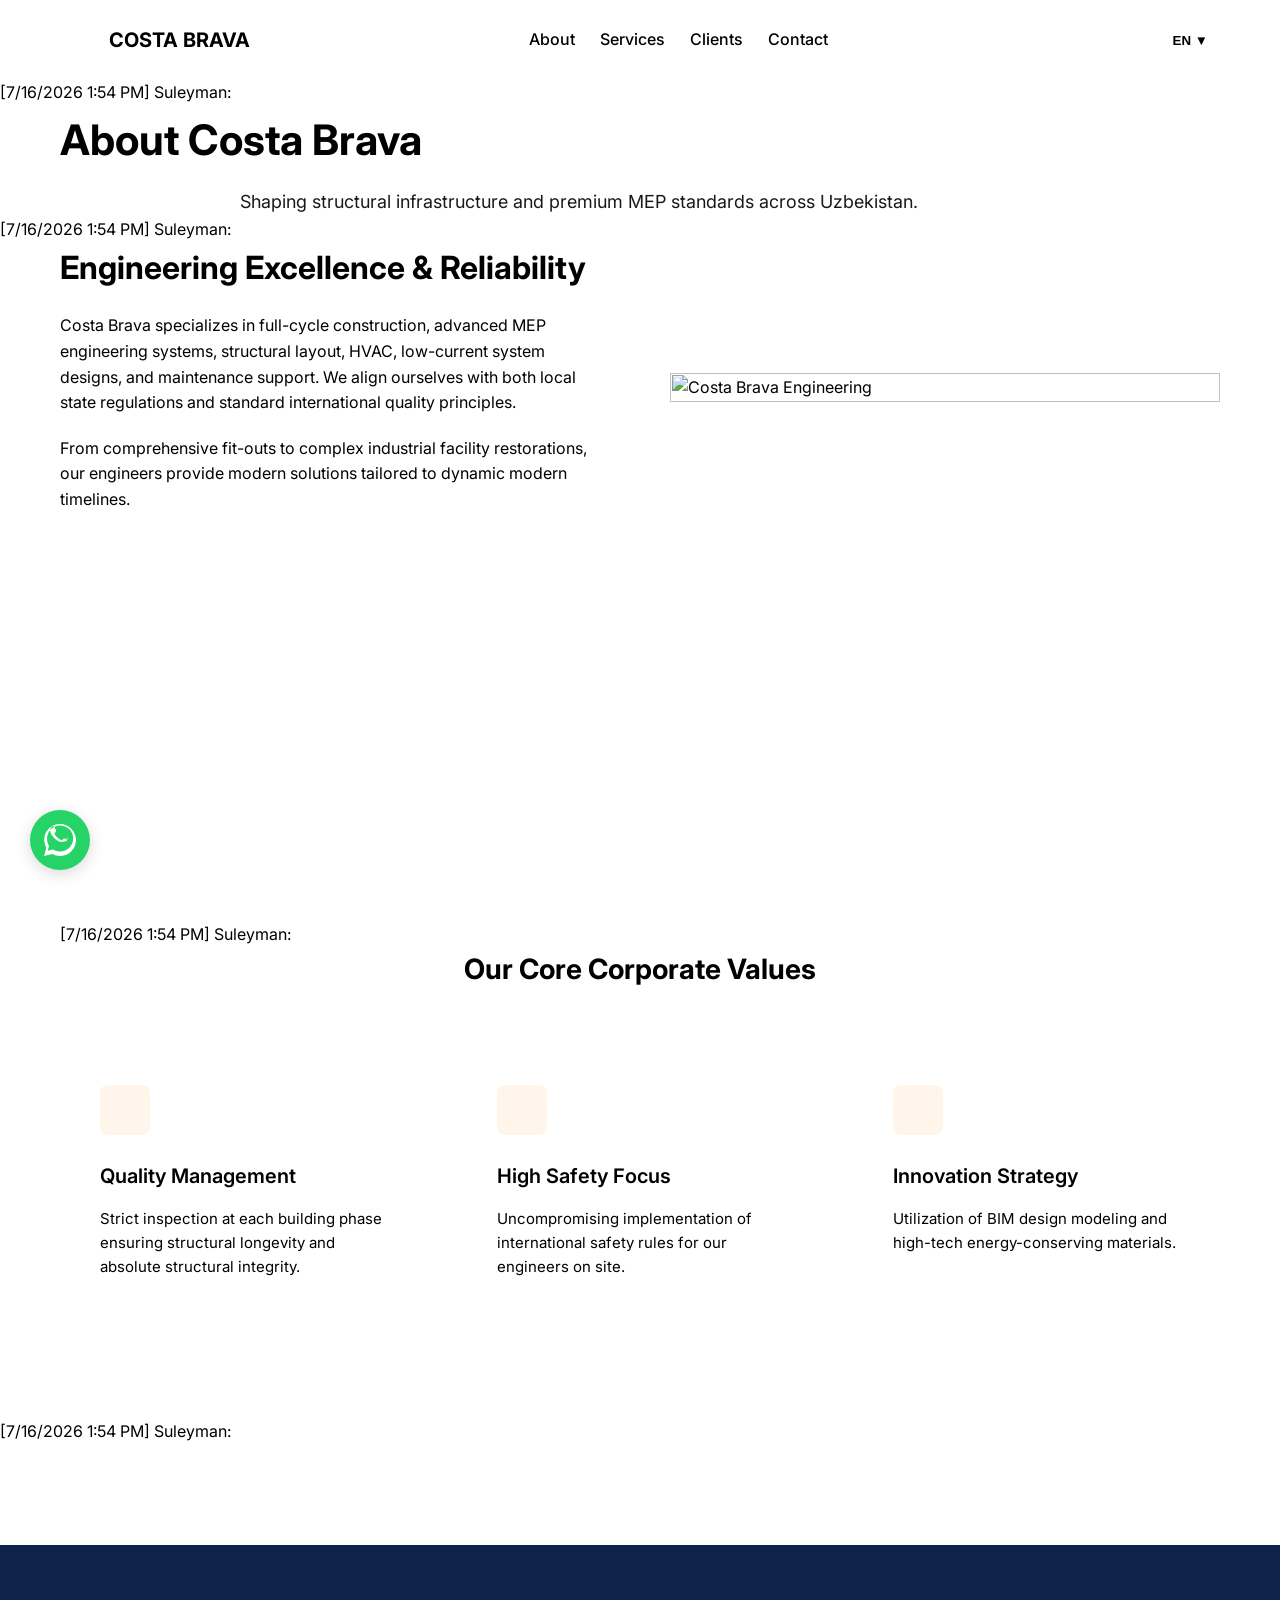
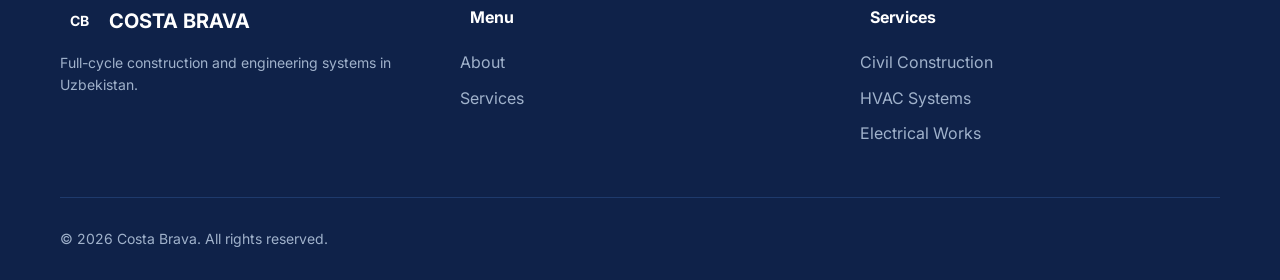
==== commit 778379e1: "Refactor index.html for improved structure and functionality Updated the title and stylesheet refere" ====
--- a/index.html
+++ b/index.html
@@ -1,195 +1,185 @@
-<!DOCTYPE html>
+[7/16/2026 1:54 PM] Suleyman: <!DOCTYPE html>
 <html lang="en" data-theme="light">
 <head>
   <meta charset="UTF-8">
   <meta name="viewport" content="width=device-width, initial-scale=1.0">
-  <title>Costa Brava — Engineering & Construction</title>
+  <title>About Us — Costa Brava</title>
   <link rel="preconnect" href="https://fonts.googleapis.com">
   <link rel="preconnect" href="https://fonts.gstatic.com" crossorigin>
-  <link href="https://fonts.googleapis.com/css2?family=Inter:wght@300;400;500;600;700;800&display=swap" rel="stylesheet">
-  <link rel="stylesheet" href="style.css">
+  <link href="https://fonts.googleapis.com/css2?family=Inter:wght@400;500;600;700&display=swap" rel="stylesheet">
+  <link rel="stylesheet" href="styles.css">
+  <script>
+    /* Prevent Light/Dark theme flash and localization page layout shift */
+    (function() {
+      const savedTheme = localStorage.getItem('preferred-theme')  'light';
+      document.documentElement.setAttribute('data-theme', savedTheme);
+      const savedLang = localStorage.getItem('preferred-language')  'en';
+      document.documentElement.setAttribute('lang', savedLang);
+    })();
+  </script>
 </head>
 <body>
 
-  <!-- Header Section -->
-  <header class="site-header">
-    <div class="container header-container">
-      <a href="index.html" class="brand">
-        <span class="brand-mark">CB</span>COSTA BRAVA
-      </a>
-      
-      <nav class="nav-links">
-        <a href="index.html" class="active">
-          <span class="en-text">About</span>
-          <span class="ru-text">О компании</span>
-        </a>
-        <a href="services.html">
-          <span class="en-text">Services</span>
-          <span class="ru-text">Услуги</span>
-        </a>
-        <a href="clients.html">
-          <span class="en-text">Clients</span>
-          <span class="ru-text">Клиенты</span>
-        </a>
-        <a href="contact.html">
-          <span class="en-text">Contact</span>
-          <span class="ru-text">Контакты</span>
-        </a>
-      </nav>
-
-      <!-- Language Switcher -->
+<header class="site-header">
+  <div class="container header-container">
+    <a href="index.html" class="brand"><span class="brand-mark">CB</span>COSTA BRAVA</a>
+    <nav class="nav-links">
+      <a href="index.html" class="active"><span class="en-text">About</span><span class="ru-text">О компании</span></a>
+      <a href="services.html"><span class="en-text">Services</span><span class="ru-text">Услуги</span></a>
+      <a href="clients.html"><span class="en-text">Clients</span><span class="ru-text">Клиенты</span></a>
+      <a href="contact.html"><span class="en-text">Contact</span><span class="ru-text">Контакты</span></a>
+    </nav>
+    <div class="header-actions">
+      <button class="theme-btn" id="theme-toggle" aria-label="Toggle theme">
+        <svg class="sun-icon" viewBox="0 0 24 24" fill="none" stroke="currentColor" stroke-width="2" stroke-linecap="round" stroke-linejoin="round" style="display: none;">
+          <circle cx="12" cy="12" r="5"></circle>
+          <line x1="12" y1="1" x2="12" y2="3"></line>
+          <line x1="12" y1="21" x2="12" y2="23"></line>
+          <line x1="4.22" y1="4.22" x2="5.64" y2="5.64"></line>
+          <line x1="18.36" y1="18.36" x2="19.78" y2="19.78"></line>
+          <line x1="1" y1="12" x2="3" y2="12"></line>
+          <line x1="21" y1="12" x2="23" y2="12"></line>
+          <line x1="4.22" y1="19.78" x2="5.64" y2="18.36"></line>
+          <line x1="18.36" y1="5.64" x2="19.78" y2="4.22"></line>
+        </svg>
+        <svg class="moon-icon" viewBox="0 0 24 24" fill="none" stroke="currentColor" stroke-width="2" stroke-linecap="round" stroke-linejoin="round">
+          <path d="M21 12.79A9 9 0 1 1 11.21 3 7 7 0 0 0 21 12.79z"></path>
+        </svg>
+      </button>
       <div class="lang-switcher">
-        <button onclick="setLanguage('en')" id="btn-en" class="lang-btn active">EN</button>
-        <button onclick="setLanguage('ru')" id="btn-ru" class="lang-btn">RU</button>
-      </div>
-    </div>
-  </header>
-
-  <!-- Hero Section -->
-  <section class="page-hero">
-    <div class="hero-overlay"></div>
-    <div class="container hero-content">
-      <span class="hero-subtitle">
-        <span class="en-text">TRUSTED ENGINEERING PARTNER</span>
-        <span class="ru-text">НАДЕЖНЫЙ ИНЖЕНЕРНЫЙ ПАРТНЕР</span>
-      </span>
-      <h1>
-        <span class="en-text">Engineering Culture Built on Discipline</span>
-        <span class="ru-text">Инженерная культура, построенная на дисциплине</span>
-      </h1>
-      <p class="hero-description">
-        <span class="en-text">Delivering world-class industrial, civil, and infrastructural solutions across Uzbekistan.</span>
-        <span class="ru-text">Предоставление решений мирового уровня в области промышленного, гражданского и инфраструктурного строительства в Узбекистане.</span>
-      </p>
-      <a href="contact.html" class="cta-button">
-        <span class="en-text">Get a Quote</span>
-        <span class="ru-text">Получить коммерческое</span>
-      </a>
-    </div>
-  </section>
-
-  <!-- Professional Image Showcase Section -->
-  <section class="portfolio-section">
-    <div class="container">
-      <div class="section-title">
-        <h2>
-          <span class="en-text">Our Key Projects</span>
-          <span class="ru-text">Наши ключевые проекты</span>
-        </h2>
-        <div class="title-line"></div>
-      </div>
-      
-      <div class="project-grid">
-        <!-- Project 1 -->
-        <div class="project-card">
-          <div class="project-image">
-            <img src="https://images.unsplash.com/photo-1581092160607-ee22621dd758?auto=format&fit=crop&w=800&q=80" alt="Industrial Facility">
-          </div>
-          <div class="project-info">
-            <h3>
-              <span class="en-text">Industrial Engineering</span>
-              <span class="ru-text">Промышленный инжиниринг</span>
-            </h3>
-            <p>
-              <span class="en-text">High-precision manufacturing plants and structural frameworks.</span>
-              <span class="ru-text">Высокоточные производственные мощности и металлоконструкции.</span>
-            </p>
-          </div>
-        </div>
-
-        <!-- Project 2 -->
-        <div class="project-card">
-          <div class="project-image">
-            <img src="https://images.unsplash.com/photo-1503387762-592deb58ef4e?auto=format&fit=crop&w=800&q=80" alt="Commercial Complex">
-          </div>
-          <div class="project-info">
-            <h3>
-              <span class="en-text">Modern Architecture</span>
-              <span class="ru-text">Современная архитектура</span>
-            </h3>
-            <p>
-              <span class="en-text">Innovative commercial complexes and high-tech corporate hubs.</span>
-              <span class="ru-text">Инновационные бизнес-комплексы и высокотехнологичные центры.</span>
-            </p>
-          </div>
-        </div>
-
-        <!-- Project 3 -->
-        <div class="project-card">
-          <div class="project-image">
-            <img src="https://images.unsplash.com/photo-1541888946425-d81bb19240f5?auto=format&fit=crop&w=800&q=80" alt="Infrastructure Development">
-          </div>
-          <div class="project-info">
-            <h3>
-              <span class="en-text">Infrastructure Solutions</span>
-              <span class="ru-text">Инфраструктурные решения</span>
-            </h3>
-            <p>
-              <span class="en-text">Large scale foundations, civil engineering, and urban development.</span>
-              <span class="ru-text">Масштабные фундаменты, гражданское строительство и городская инфраструктура.</span>
-            </p>
-          </div>
+        <button class="lang-btn" aria-label="Switch language">
+          <span class="current-lang">EN</span> ▼
+        </button>
+        <div class="lang-dropdown">
+          <button data-lang="en">English</button>
+          <button data-lang="ru">Русский</button>
         </div>
       </div>
     </div>
-  </section>
+  </div>
+</header>
 
-  <!-- Seamless Moving Logos Section -->
-  <section class="clients-section">
-    <div class="container">
-      <div class="section-title">
-        <h2>
-          <span class="en-text">Our Customers</span>
-          <span class="ru-text">Наши клиенты</span>
-        </h2>
-        <div class="title-line"></div>
+<section class="page-hero">
+  <div class="container">
+    <h1>
+      <span class="en-text">About Costa Brava</span>
+      <span class="ru-text">О компании Costa Brava</span>
+    </h1>
+    <p>
+      <span class="en-text">Shaping structural infrastructure and premium MEP standards across Uzbekistan.</span>
+      <span class="ru-text">Формирование надежной инфраструктуры и систем MEP премиум-класса по всему Узбекистану.</span>
+    </p>
+  </div>
+</section>
+[7/16/2026 1:54 PM] Suleyman: <main class="container">
+  <div class="about-section">
+    <div class="about-text">
+      <h2>
+        <span class="en-text">Engineering Excellence & Reliability</span>
+        <span class="ru-text">Профессионализм в инжиниринге и надежность</span>
+      </h2>
+      <p>
+        <span class="en-text">Costa Brava specializes in full-cycle construction, advanced MEP engineering systems, structural layout, HVAC, low-current system designs, and maintenance support. We align ourselves with both local state regulations and standard international quality principles.</span>
+        <span class="ru-text">Costa Brava специализируется на строительстве полного цикла, передовых инженерных системах MEP, монтаже каркасных конструкций, ОВК, слаботочных сетях и техническом обслуживании. Мы работаем в соответствии с локальными нормами и международными стандартами качества.</span>
+      </p>
+      <p>
+        <span class="en-text">From comprehensive fit-outs to complex industrial facility restorations, our engineers provide modern solutions tailored to dynamic modern timelines.</span>
+        <span class="ru-text">От комплексной финишной отделки до восстановления сложных промышленных объектов — наши инженеры предлагают современные решения, соответствующие жестким графикам реализации проектов.</span>
+      </p>
+    </div>
+    <div class="about-media">
+      <img src="https://images.unsplash.com/photo-1581094288338-2314dddb7ece?auto=format&fit=crop&w=800&q=80" alt="Costa Brava Engineering">
+    </div>
+  </div>
+
+  <div class="stats-section">
+    <div class="stats-grid">
+      <div class="stat-item">
+        <h3>50+</h3>
+        <p><span class="en-text">Completed Projects</span><span class="ru-text">Выполненных проектов</span></p>
+      </div>
+      <div class="stat-item">
+        <h3>10+</h3>
+        <p><span class="en-text">Years on Market</span><span class="ru-text">Лет на рынке</span></p>
+      </div>
+      <div class="stat-item">
+        <h3>200+</h3>
+        <p><span class="en-text">Specialists & Engineers</span><span class="ru-text">Специалистов и инженеров</span></p>
+      </div>
+      <div class="stat-item">
+        <h3>100%</h3>
+        <p><span class="en-text">Satisfaction Rate</span><span class="ru-text">Уровень удовлетворенности</span></p>
       </div>
     </div>
+  </div>
+[7/16/2026 1:54 PM] Suleyman: <h2 class="section-title">
+    <span class="en-text">Our Core Corporate Values</span>
+    <span class="ru-text">Наши корпоративные ценности</span>
+  </h2>
+  <div class="grid-3">
+    <div class="card">
+      <div class="card-icon">
+        <svg viewBox="0 0 24 24" fill="none" stroke-width="2" stroke-linecap="round" stroke-linejoin="round"><polygon points="12 2 22 8.5 22 15.5 12 22 2 15.5 2 8.5 12 2"></polygon><polyline points="3.27 6.96 12 12.01 20.73 6.96"></polyline><line x1="12" y1="22.08" x2="12" y2="12"></line></svg>
+      </div>
+      <h3><span class="en-text">Quality Management</span><span class="ru-text">Контроль качества</span></h3>
+      <p><span class="en-text">Strict inspection at each building phase ensuring structural longevity and absolute structural integrity.</span><span class="ru-text">Строгий контроль на каждом этапе строительства, гарантирующий долговечность и абсолютную надежность конструкций.</span></p>
+    </div>
+    <div class="card">
+      <div class="card-icon">
+        <svg viewBox="0 0 24 24" fill="none" stroke-width="2" stroke-linecap="round" stroke-linejoin="round"><path d="M12 22s8-4 8-10V5l-8-3-8 3v7c0 6 8 10 8 10z"></path></svg>
+      </div>
+      <h3><span class="en-text">High Safety Focus</span><span class="ru-text">Безопасность труда</span></h3>
+      <p><span class="en-text">Uncompromising implementation of international safety rules for our engineers on site.</span><span class="ru-text">Бескомпромиссное соблюдение международных правил техники безопасности для всех специалистов на объектах.</span></p>
+    </div>
+    <div class="card">
+      <div class="card-icon">
+        <svg viewBox="0 0 24 24" fill="none" stroke-width="2" stroke-linecap="round" stroke-linejoin="round"><circle cx="12" cy="12" r="10"></circle><polygon points="16.24 7.76 14.12 14.12 7.76 16.24 9.88 9.88 16.24 7.76"></polygon></svg>
+      </div>
+      <h3><span class="en-text">Innovation Strategy</span><span class="ru-text">Инновационные решения</span></h3>
+      <p><span class="en-text">Utilization of BIM design modeling and high-tech energy-conserving materials.</span><span class="ru-text">Применение технологий BIM-проектирования и энергоэффективных строительных материалов.</span></p>
+    </div>
+  </div>
+</main>
 
-    <div class="logo-marquee">
-      <div class="logo-track">
-        <!-- Group 1 -->
-        <div class="logo-group">
-          <div class="logo-card">Coca-Cola</div>
-          <div class="logo-card">Golden House</div>
-          <div class="logo-card">K3</div>
-          <div class="logo-card">Akfa</div>
-          <div class="logo-card">Artel</div>
-          <div class="logo-card">Murad Buildings</div>
-          <div class="logo-card">Enter Engineering</div>
-          <div class="logo-card">UzAuto</div>
-        </div>
-        <!-- Group 2 (Exact duplicate for a seamless loop) -->
-        <div class="logo-group" aria-hidden="true">
-          <div class="logo-card">Coca-Cola</div>
-          <div class="logo-card">Golden House</div>
-          <div class="logo-card">K3</div>
-          <div class="logo-card">Akfa</div>
-          <div class="logo-card">Artel</div>
-          <div class="logo-card">Murad Buildings</div>
-          <div class="logo-card">Enter Engineering</div>
-          <div class="logo-card">UzAuto</div>
-        </div>
+<div class="whatsapp-widget" onclick="window.open('https://wa.me/998996173555')">
+  <svg viewBox="0 0 24 24"><path d="M.057 24l1.687-6.163c-1.041-1.804-1.588-3.849-1.587-5.946C.06 5.348 5.397.01 12.008.01c3.202.001 6.212 1.246 8.477 3.513 2.262 2.268 3.507 5.28 3.505 8.484-.004 6.657-5.34 11.997-11.953 11.997-2.005-.001-3.973-.502-5.724-1.455L0 24zm6.59-4.846c1.6.95 3.488 1.449 5.412 1.451 5.428 0 9.845-4.394 9.848-9.793.001-2.615-1.011-5.074-2.852-6.918C17.207 2.052 14.75 1.037 12.14 1.037c-5.433 0-9.85 4.394-9.853 9.792-.001 1.986.517 3.93 1.5 5.64l-.984 3.593 3.684-.966zm10.743-7.416c-.29-.145-1.716-.848-1.98-.942-.266-.096-.459-.145-.653.145-.193.29-.748.942-.917 1.135-.169.193-.338.217-.627.072-2.316-1.161-3.81-2.004-5.328-4.606-.4-.686.4-.637 1.144-2.128.116-.217.058-.41-.029-.555-.087-.145-.748-1.803-1.025-2.467-.27-.649-.546-.56-.748-.57-.193-.01-.41-.012-.627-.012-.217 0-.57.081-.869.41-.299.329-1.143 1.116-1.143 2.72s1.167 3.153 1.328 3.371c.162.217 2.296 3.507 5.562 4.918 2.37.1 3.256-.05 4.05-.124.814-.076 1.716-.701 1.958-1.378.24-.677.24-1.258.17-1.378-.073-.122-.267-.195-.556-.341z"/></svg>
+</div>
+
+<button class="back-to-top" aria-label="Back to top">
+  <svg viewBox="0 0 24 24"><polyline points="18 15 12 9 6 15"/></svg>
+</button>
+[7/16/2026 1:54 PM] Suleyman: <footer class="site-footer">
+  <div class="container">
+    <div class="footer-grid">
+      <div class="footer-brand">
+        <a href="index.html" class="brand"><span class="brand-mark">CB</span>COSTA BRAVA</a>
+        <p style="margin-top:15px; font-size:14px;">
+          <span class="en-text">Full-cycle construction and engineering systems in Uzbekistan.</span>
+          <span class="ru-text">Строительство и инженерные системы полного цикла в Узбекистане.</span>
+        </p>
+      </div>
+      <div class="footer-col">
+        <h4><span class="en-text">Menu</span><span class="ru-text">Меню</span></h4>
+        <ul>
+          <li><a href="index.html"><span class="en-text">About</span><span class="ru-text">О компании</span></a></li>
+          <li><a href="services.html"><span class="en-text">Services</span><span class="ru-text">Услуги</span></a></li>
+        </ul>
+      </div>
+      <div class="footer-col">
+        <h4><span class="en-text">Services</span><span class="ru-text">Услуги</span></h4>
+        <ul>
+          <li><a href="services.html"><span class="en-text">Civil Construction</span><span class="ru-text">Гражданское строительство</span></a></li>
+          <li><a href="services.html"><span class="en-text">HVAC Systems</span><span class="ru-text">Системы ОВК</span></a></li>
+          <li><a href="services.html"><span class="en-text">Electrical Works</span><span class="ru-text">Электромонтажные работы</span></a></li>
+        </ul>
       </div>
     </div>
-  </section>
+    <div class="footer-bottom">
+      <span><span class="en-text">© 2026 Costa Brava. All rights reserved.</span><span class="ru-text">© 2026 Costa Brava. Все права защищены.</span></span>
+    </div>
+  </div>
+</footer>
 
-  <!-- Footer -->
-  <footer class="site-footer">
-    <div class="container">
-      <p>&copy; 2026 Costa Brava. All rights reserved.</p>
-    </div>
-  </footer>
-
-  <!-- Language Switcher Script -->
-  <script>
-    function setLanguage(lang) {
-      document.documentElement.setAttribute('lang', lang);
-      document.querySelectorAll('.lang-btn').forEach(btn => btn.classList.remove('active'));
-      document.getElementById('btn-' + lang).classList.add('active');
-    }
-    // Set default language on load
-    document.addEventListener('DOMContentLoaded', () => setLanguage('en'));
-  </script>
+<script src="script.js"></script>
 </body>
 </html>
--- a/styles.css
+++ b/styles.css
@@ -0,0 +1,818 @@
+[7/16/2026 1:56 PM] Suleyman: /* ==========================================================================
+   styles.css - COSTA BRAVA SHAPING THE FUTURE OF CONSTRUCTION & ENGINEERING
+   ========================================================================== */
+
+:root {
+  --primary: #0f2249;
+  --primary-light: #1c366b;
+  --orange: #ff7a00;
+  --orange-hover: #e06b00;
+  --bg: #f8f9fa;
+  --card-bg: #ffffff;
+  --text: #333333;
+  --text-muted: #6c757d;
+  --border: #eaeaea;
+  --shadow: 0 4px 20px rgba(0, 0, 0, 0.05);
+  --radius: 12px;
+  --transition: all 0.3s cubic-bezier(0.4, 0, 0.2, 1);
+}
+
+[data-theme="dark"] {
+  --primary: #ffffff;
+  --primary-light: #f0f0f0;
+  --bg: #121212;
+  --card-bg: #1e1e1e;
+  --text: #f0f0f0;
+  --text-muted: #a0a0a0;
+  --border: #2d2d2d;
+  --shadow: 0 4px 25px rgba(0, 0, 0, 0.25);
+}
+
+/* Core translation engine rules */
+html[lang="en"] .ru-text { display: none !important; }
+html[lang="ru"] .en-text { display: none !important; }
+
+* {
+  box-sizing: border-box;
+  margin: 0;
+  padding: 0;
+}
+
+body {
+  font-family: 'Inter', sans-serif;
+  background-color: var(--bg);
+  color: var(--text);
+  line-height: 1.6;
+  padding-top: 80px;
+  transition: background-color 0.3s, color 0.3s;
+}
+
+.container {
+  max-width: 1200px;
+  margin: 0 auto;
+  padding: 0 20px;
+}
+
+/* ==========================================
+   HEADER STYLES
+   ========================================== */
+.site-header {
+  position: fixed;
+  top: 0;
+  left: 0;
+  width: 100%;
+  height: 80px;
+  background: var(--card-bg);
+  border-bottom: 1px solid var(--border);
+  box-shadow: var(--shadow);
+  z-index: 1000;
+  display: flex;
+  align-items: center;
+  transition: background-color 0.3s, border-color 0.3s;
+}
+
+.header-container {
+  display: flex;
+  justify-content: space-between;
+  align-items: center;
+  width: 100%;
+}
+
+.brand {
+  font-weight: 700;
+  color: var(--primary);
+  text-decoration: none;
+  font-size: 20px;
+  display: flex;
+  align-items: center;
+  gap: 10px;
+}
+
+.brand-mark {
+  background: var(--orange);
+  color: white;
+  padding: 5px 10px;
+  border-radius: 4px;
+  font-size: 14px;
+}
+
+.nav-links {
+  display: flex;
+  gap: 25px;
+}
+
+.nav-links a {
+  text-decoration: none;
+  color: var(--text-muted);
+  font-weight: 500;
+  transition: var(--transition);
+}
+
+.nav-links a.active, .nav-links a:hover {
+  color: var(--orange);
+}
+
+.header-actions {
+  display: flex;
+  align-items: center;
+  gap: 15px;
+}
+
+/* Theme Button */
+.theme-btn {
+  background: none;
+  border: 1px solid var(--border);
+  padding: 8px;
+  border-radius: 6px;
+  cursor: pointer;
+  color: var(--text);
+  display: flex;
+  align-items: center;
+  justify-content: center;
+  width: 38px;
+  height: 38px;
+  transition: var(--transition);
+}
+
+.theme-btn:hover {
+  border-color: var(--orange);
+  background-color: rgba(255, 122, 0, 0.05);
+}
+
+.theme-btn svg {
+  width: 20px;
+  height: 20px;
+  fill: none;
+  stroke: var(--text);
+  stroke-width: 2;
+}
+
+/* Language Switcher */
+.lang-switcher {
+  position: relative;
+}
+
+.lang-btn {
+  background: none;
+  border: 1px solid var(--border);
+  padding: 8px 12px;
+  border-radius: 6px;
+  cursor: pointer;
+  color: var(--text);
+  font-weight: 600;
+  transition: var(--transition);
+}
+
+.lang-btn:hover {
+  border-color: var(--orange);
+}
+
+.lang-dropdown {
+  display: none;
+  position: absolute;
+  top: 105%;
+  right: 0;
+  background: var(--card-bg);
+  border: 1px solid var(--border);
+  border-radius: 6px;
+  box-shadow: var(--shadow);
+  z-index: 10;
+}
+
+.lang-dropdown.show {
+  display: block;
+}
+
+.lang-dropdown button {
+  background: none;
+  border: none;
+  padding: 10px 20px;
+  width: 100%;
+  text-align: left;
+  cursor: pointer;
+  color: var(--text);
+  font-weight: 500;
+  transition: background-color 0.2s;
+}
+
+.lang-dropdown button:hover {
+  background: var(--bg);
+  color: var(--orange);
+}
+[7/16/2026 1:56 PM] Suleyman: /* ==========================================
+   HERO SECTIONS
+   ========================================== */
+.page-hero {
+  background: linear-gradient(rgba(15, 34, 73, 0.85), rgba(15, 34, 73, 0.85)), 
+              url('https://images.unsplash.com/photo-1504307651254-35680f356dfd?auto=format&fit=crop&w=1800&q=80') no-repeat center center/cover;
+  color: white;
+  padding: 100px 0;
+  text-align: center;
+  margin-bottom: 60px;
+}
+
+.page-hero h1 {
+  font-size: 42px;
+  margin-bottom: 15px;
+  font-weight: 700;
+}
+
+.page-hero p {
+  font-size: 18px;
+  max-width: 800px;
+  margin: 0 auto;
+  opacity: 0.9;
+}
+
+/* ==========================================
+   SECTIONS & SECTION HEADERS
+   ========================================== */
+.section-title {
+  font-size: 28px;
+  color: var(--primary);
+  margin-bottom: 40px;
+  text-align: center;
+  position: relative;
+}
+
+.section-title::after {
+  content: '';
+  display: block;
+  width: 50px;
+  height: 3px;
+  background: var(--orange);
+  margin: 10px auto 0;
+}
+
+/* ==========================================
+   SERVICES GRID & CARDS
+   ========================================== */
+.services-grid, .grid-3 {
+  display: grid;
+  grid-template-columns: repeat(auto-fit, minmax(320px, 1fr));
+  gap: 30px;
+  margin-bottom: 80px;
+}
+
+.card {
+  background: var(--card-bg);
+  border: 1px solid var(--border);
+  border-radius: var(--radius);
+  padding: 40px;
+  transition: var(--transition);
+  position: relative;
+}
+
+.card:hover {
+  border-color: var(--orange);
+  box-shadow: var(--shadow);
+  transform: translateY(-5px);
+}
+
+.card-icon {
+  width: 50px;
+  height: 50px;
+  background: rgba(255, 122, 0, 0.08);
+  border-radius: 8px;
+  display: flex;
+  align-items: center;
+  justify-content: center;
+  margin-bottom: 25px;
+}
+
+.card-icon svg {
+  width: 24px;
+  height: 24px;
+  stroke: var(--orange);
+}
+
+.card h3 {
+  font-size: 20px;
+  color: var(--primary);
+  margin-bottom: 15px;
+  font-weight: 600;
+}
+
+.card p {
+  color: var(--text-muted);
+  font-size: 15px;
+  margin-bottom: 20px;
+}
+
+.card ul {
+  list-style: none;
+}
+
+.card ul li {
+  position: relative;
+  padding-left: 20px;
+  margin-bottom: 10px;
+  font-size: 14.5px;
+  color: var(--text-muted);
+  border-bottom: 1px dashed var(--border);
+  padding-bottom: 8px;
+}
+
+.card ul li::before {
+  content: "•";
+  color: var(--orange);
+  position: absolute;
+  left: 0;
+  font-size: 18px;
+  top: -2px;
+}
+
+/* ==========================================
+   ABOUT & STATS COMPONENTS (INDEX)
+   ========================================== */
+.about-section {
+  display: flex;
+  gap: 60px;
+  align-items: center;
+  margin-bottom: 80px;
+}
+
+.about-text, .about-media {
+  flex: 1;
+}
+
+.about-text h2 {
+  font-size: 32px;
+  color: var(--primary);
+  margin-bottom: 20px;
+}
+
+.about-text p {
+  font-size: 16px;
+  color: var(--text-muted);
+  margin-bottom: 20px;
+}
+
+.about-media img {
+  width: 100%;
+  border-radius: var(--radius);
+  box-shadow: var(--shadow);
+}
+
+/* Stats Section */
+.stats-section {
+  background: var(--primary);
+  color: white;
+  padding: 60px 0;
+  border-radius: var(--radius);
+  margin-bottom: 80px;
+}
+
+.stats-grid {
+  display: grid;
+  grid-template-columns: repeat(auto-fit, minmax(200px, 1fr));
+  gap: 40px;
+  text-align: center;
+}
+
+.stat-item h3 {
+  font-size: 48px;
+  color: var(--orange);
+  margin-bottom: 10px;
+}
+
+.stat-item p {
+  font-size: 14px;
+  text-transform: uppercase;
+  letter-spacing: 1px;
+}
+
+/* ==========================================
+   PROJECTS SECTION (CLIENTS)
+   ========================================== */
+.projects-grid {
+  display: grid;
+  grid-template-columns: repeat(auto-fit, minmax(350px, 1fr));
+  gap: 30px;
+  margin-bottom: 80px;
+}
+
+.project-card {
+  background: var(--card-bg);
+  border: 1px solid var(--border);
+  border-radius: var(--radius);
+  overflow: hidden;
+  transition: var(--transition);
+}
+
+.project-card:hover {
+  transform: translateY(-5px);
+  box-shadow: var(--shadow);
+  border-color: var(--orange);
+}
+
+.project-img {
+  height: 240px;
+  background-size: cover;
+  background-position: center;
+}
+
+.project-info {
+  padding: 25px;
+}
+[7/16/2026 1:56 PM] Suleyman: .project-tag {
+  display: inline-block;
+  background: rgba(255, 122, 0, 0.1);
+  color: var(--orange);
+  font-size: 12px;
+  font-weight: 600;
+  padding: 4px 10px;
+  border-radius: 4px;
+  margin-bottom: 15px;
+}
+
+.project-info h3 {
+  font-size: 20px;
+  color: var(--primary);
+  margin-bottom: 10px;
+}
+
+.project-info p {
+  font-size: 14.5px;
+  color: var(--text-muted);
+}
+
+/* Clients Showcase Row */
+.clients-row {
+  display: flex;
+  justify-content: space-around;
+  align-items: center;
+  flex-wrap: wrap;
+  gap: 30px;
+  margin-bottom: 80px;
+  padding: 40px;
+  background: var(--card-bg);
+  border-radius: var(--radius);
+  border: 1px solid var(--border);
+}
+
+.client-logo {
+  font-weight: 700;
+  font-size: 22px;
+  color: var(--text-muted);
+  opacity: 0.6;
+  transition: var(--transition);
+}
+
+.client-logo:hover {
+  opacity: 1;
+  color: var(--orange);
+}
+
+/* ==========================================
+   FORMS & LAYOUTS (CAREERS & CONTACT)
+   ========================================== */
+.form-container {
+  background: var(--card-bg);
+  border: 1px solid var(--border);
+  border-radius: var(--radius);
+  padding: 40px;
+  max-width: 800px;
+  margin: 0 auto 80px;
+  box-shadow: var(--shadow);
+}
+
+.form-grid {
+  display: grid;
+  grid-template-columns: 1fr 1fr;
+  gap: 20px;
+  margin-bottom: 20px;
+}
+
+@media(max-width: 768px) {
+  .form-grid {
+    grid-template-columns: 1fr;
+  }
+}
+
+.form-group {
+  margin-bottom: 20px;
+  display: flex;
+  flex-direction: column;
+  gap: 8px;
+}
+
+.form-group label {
+  font-weight: 600;
+  font-size: 14.5px;
+  color: var(--text);
+}
+
+.form-control {
+  font-family: inherit;
+  font-size: 15px;
+  padding: 12px 16px;
+  border: 1px solid var(--border);
+  border-radius: 6px;
+  background-color: var(--bg);
+  color: var(--text);
+  outline: none;
+  transition: var(--transition);
+}
+
+.form-control:focus {
+  border-color: var(--orange);
+  background-color: var(--card-bg);
+}
+
+select.form-control {
+  cursor: pointer;
+}
+
+.btn-primary {
+  display: inline-block;
+  background: var(--orange);
+  color: white;
+  border: none;
+  font-weight: 600;
+  font-size: 15px;
+  padding: 14px 28px;
+  border-radius: 6px;
+  cursor: pointer;
+  transition: var(--transition);
+  width: 100%;
+}
+
+.btn-primary:hover {
+  background: var(--orange-hover);
+}
+
+/* Careers Card Layout */
+.vacancy-card {
+  background: var(--card-bg);
+  border: 1px solid var(--border);
+  border-radius: var(--radius);
+  padding: 30px;
+  margin-bottom: 20px;
+  transition: var(--transition);
+}
+
+.vacancy-card:hover {
+  border-color: var(--orange);
+}
+
+.vacancy-header {
+  display: flex;
+  justify-content: space-between;
+  align-items: center;
+  margin-bottom: 15px;
+  flex-wrap: wrap;
+  gap: 15px;
+}
+
+.vacancy-title {
+  font-size: 20px;
+  color: var(--primary);
+  font-weight: 600;
+}
+
+.vacancy-meta {
+  font-size: 14px;
+  color: var(--orange);
+  font-weight: 600;
+}
+
+.vacancy-details h4 {
+  font-size: 15px;
+  margin-bottom: 8px;
+  color: var(--text);
+}
+
+.vacancy-details ul {
+  list-style: inside circle;
+  color: var(--text-muted);
+  font-size: 14.5px;
+  margin-bottom: 20px;
+  padding-left: 10px;
+}
+
+/* Contact Info Layout */
+.contact-layout {
+  display: flex;
+  gap: 40px;
+  margin-bottom: 80px;
+}
+
+@media (max-width: 992px) {
+  .contact-layout {
+    flex-direction: column;
+  }
+}
+
+.contact-info-col {
+  flex: 1;
+}
+
+.contact-form-col {
+  flex: 1.5;
+}
+
+.contact-info-card {
+  background: var(--card-bg);
+  border: 1px solid var(--border);
+  border-radius: var(--radius);
+  padding: 40px;
+  margin-bottom: 30px;
+}
+
+.contact-info-item {
+  display: flex;
+  align-items: center;
+  gap: 15px;
+  margin-bottom: 25px;
+}
+
+.contact-info-item:last-child {
+  margin-bottom: 0;
+}
+
+.contact-info-icon {
+  width: 44px;
+  height: 44px;
+  background: rgba(255, 122, 0, 0.08);
+  border-radius: 50%;
+  display: flex;
+  align-items: center;
+  justify-content: center;
+}
+
+.contact-info-icon svg {
+  width: 20px;
+  height: 20px;
+  stroke: var(--orange);
+}
+
+.contact-info-text h4 {
+  font-size: 14px;
+  color: var(--text-muted);
+  text-transform: uppercase;
+}
+[7/16/2026 1:56 PM] Suleyman: .contact-info-text p {
+  font-size: 16px;
+  color: var(--text);
+  font-weight: 500;
+}
+
+/* Interactive Map Placeholder style */
+.map-placeholder {
+  height: 280px;
+  border-radius: var(--radius);
+  border: 1px solid var(--border);
+  overflow: hidden;
+  display: flex;
+  align-items: center;
+  justify-content: center;
+  background: linear-gradient(135deg, rgba(15, 34, 73, 0.05), rgba(255, 122, 0, 0.05));
+  position: relative;
+}
+
+.map-placeholder span {
+  font-weight: 600;
+  color: var(--primary);
+  text-align: center;
+  padding: 20px;
+}
+
+/* ==========================================
+   FLOATING ACTIONS & FOOTER
+   ========================================== */
+.whatsapp-widget {
+  position: fixed;
+  bottom: 30px;
+  left: 30px;
+  background: #25d366;
+  width: 60px;
+  height: 60px;
+  border-radius: 50%;
+  display: flex;
+  align-items: center;
+  justify-content: center;
+  box-shadow: 0 4px 15px rgba(0,0,0,0.15);
+  z-index: 999;
+  cursor: pointer;
+  transition: transform 0.2s;
+}
+
+.whatsapp-widget:hover {
+  transform: scale(1.08);
+}
+
+.whatsapp-widget svg {
+  width: 32px;
+  height: 32px;
+  fill: white;
+}
+
+.back-to-top {
+  position: fixed;
+  bottom: 30px;
+  right: 30px;
+  background: var(--primary);
+  width: 50px;
+  height: 50px;
+  border-radius: 50%;
+  display: flex;
+  align-items: center;
+  justify-content: center;
+  box-shadow: 0 4px 15px rgba(0,0,0,0.15);
+  z-index: 999;
+  cursor: pointer;
+  border: none;
+  opacity: 0;
+  visibility: hidden;
+  transition: var(--transition);
+}
+
+.back-to-top.show {
+  opacity: 1;
+  visibility: visible;
+}
+
+.back-to-top:hover {
+  background: var(--orange);
+}
+
+.back-to-top svg {
+  width: 20px;
+  height: 20px;
+  stroke: white;
+  fill: none;
+}
+
+/* Site Footer */
+.site-footer {
+  background: #0f2249;
+  color: #a0b2cb;
+  padding: 60px 0 30px;
+  margin-top: 100px;
+  border-top: 2px solid var(--orange);
+}
+
+.site-footer .brand {
+  color: white;
+}
+
+.footer-grid {
+  display: grid;
+  grid-template-columns: repeat(auto-fit, minmax(200px, 1fr));
+  gap: 40px;
+  margin-bottom: 40px;
+}
+
+.footer-col h4 {
+  color: white;
+  margin-bottom: 20px;
+  font-size: 16px;
+  border-left: 3px solid var(--orange);
+  padding-left: 10px;
+}
+
+.footer-col ul {
+  list-style: none;
+}
+
+.footer-col ul li {
+  margin-bottom: 10px;
+}
+
+.footer-col ul li a {
+  color: #a0b2cb;
+  text-decoration: none;
+  transition: color 0.3s;
+}
+
+.footer-col ul li a:hover {
+  color: var(--orange);
+}
+
+.footer-bottom {
+  border-top: 1px solid #1e3a6c;
+  padding-top: 30px;
+  display: flex;
+  justify-content: space-between;
+  font-size: 14px;
+  flex-wrap: wrap;
+  gap: 20px;
+}
+
+/* Media Query Responsiveness */
+@media(max-width: 992px) {
+  .about-section {
+    flex-direction: column;
+    gap: 40px;
+  }
+}
+
+@media(max-width: 768px) {
+  .nav-links {
+    display: none; /* Can expand to responsive hamburger drawer */
+  }
+  .page-hero h1 {
+    font-size: 32px;
+  }
+}
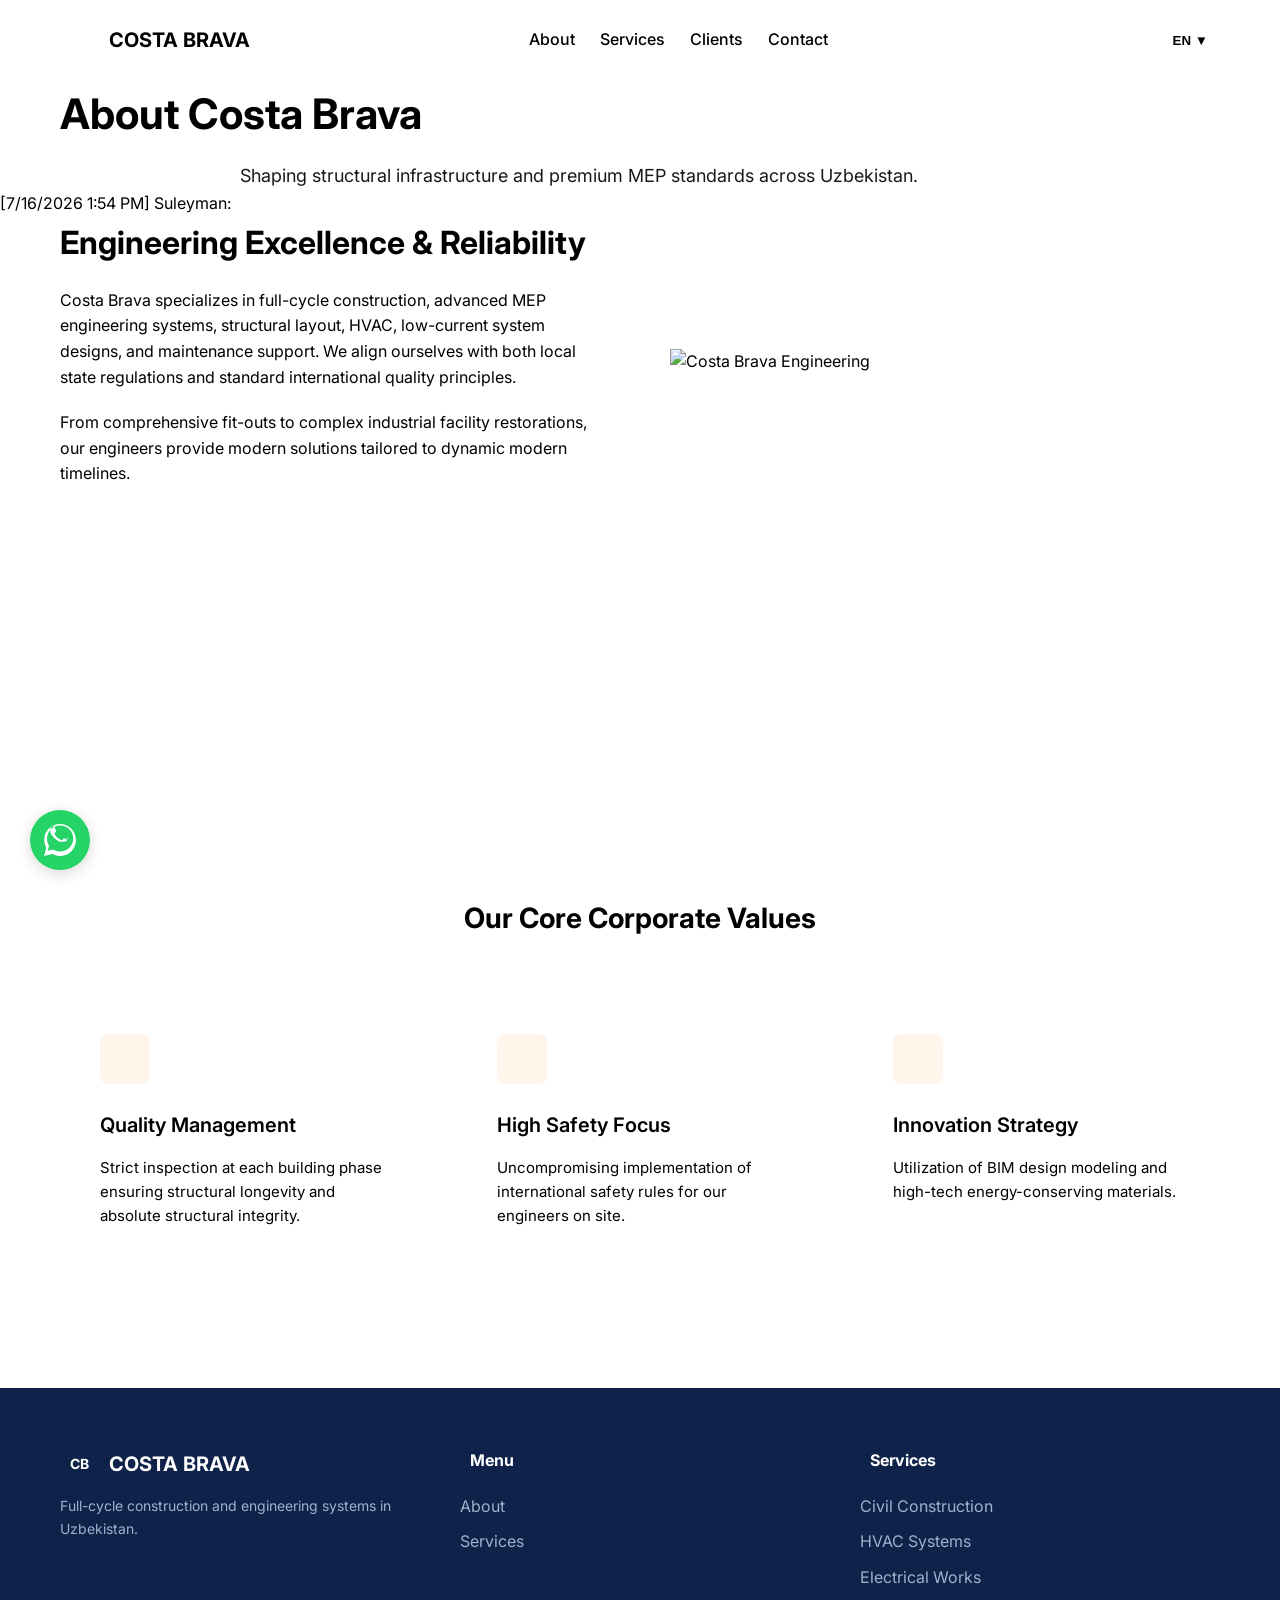
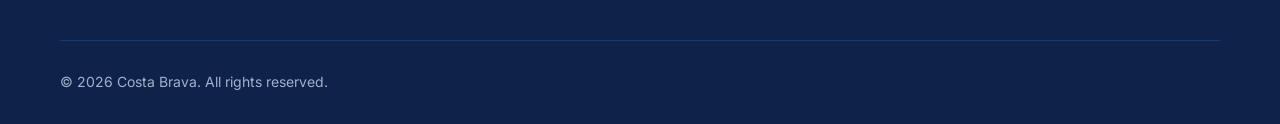
==== commit 0028821f: "Fix formatting issues in index.html" ====
--- a/index.html
+++ b/index.html
@@ -1,4 +1,4 @@
-[7/16/2026 1:54 PM] Suleyman: <!DOCTYPE html>
+ <!DOCTYPE html>
 <html lang="en" data-theme="light">
 <head>
   <meta charset="UTF-8">
@@ -112,7 +112,7 @@
       </div>
     </div>
   </div>
-[7/16/2026 1:54 PM] Suleyman: <h2 class="section-title">
+<h2 class="section-title">
     <span class="en-text">Our Core Corporate Values</span>
     <span class="ru-text">Наши корпоративные ценности</span>
   </h2>
@@ -148,7 +148,7 @@
 <button class="back-to-top" aria-label="Back to top">
   <svg viewBox="0 0 24 24"><polyline points="18 15 12 9 6 15"/></svg>
 </button>
-[7/16/2026 1:54 PM] Suleyman: <footer class="site-footer">
+<footer class="site-footer">
   <div class="container">
     <div class="footer-grid">
       <div class="footer-brand">
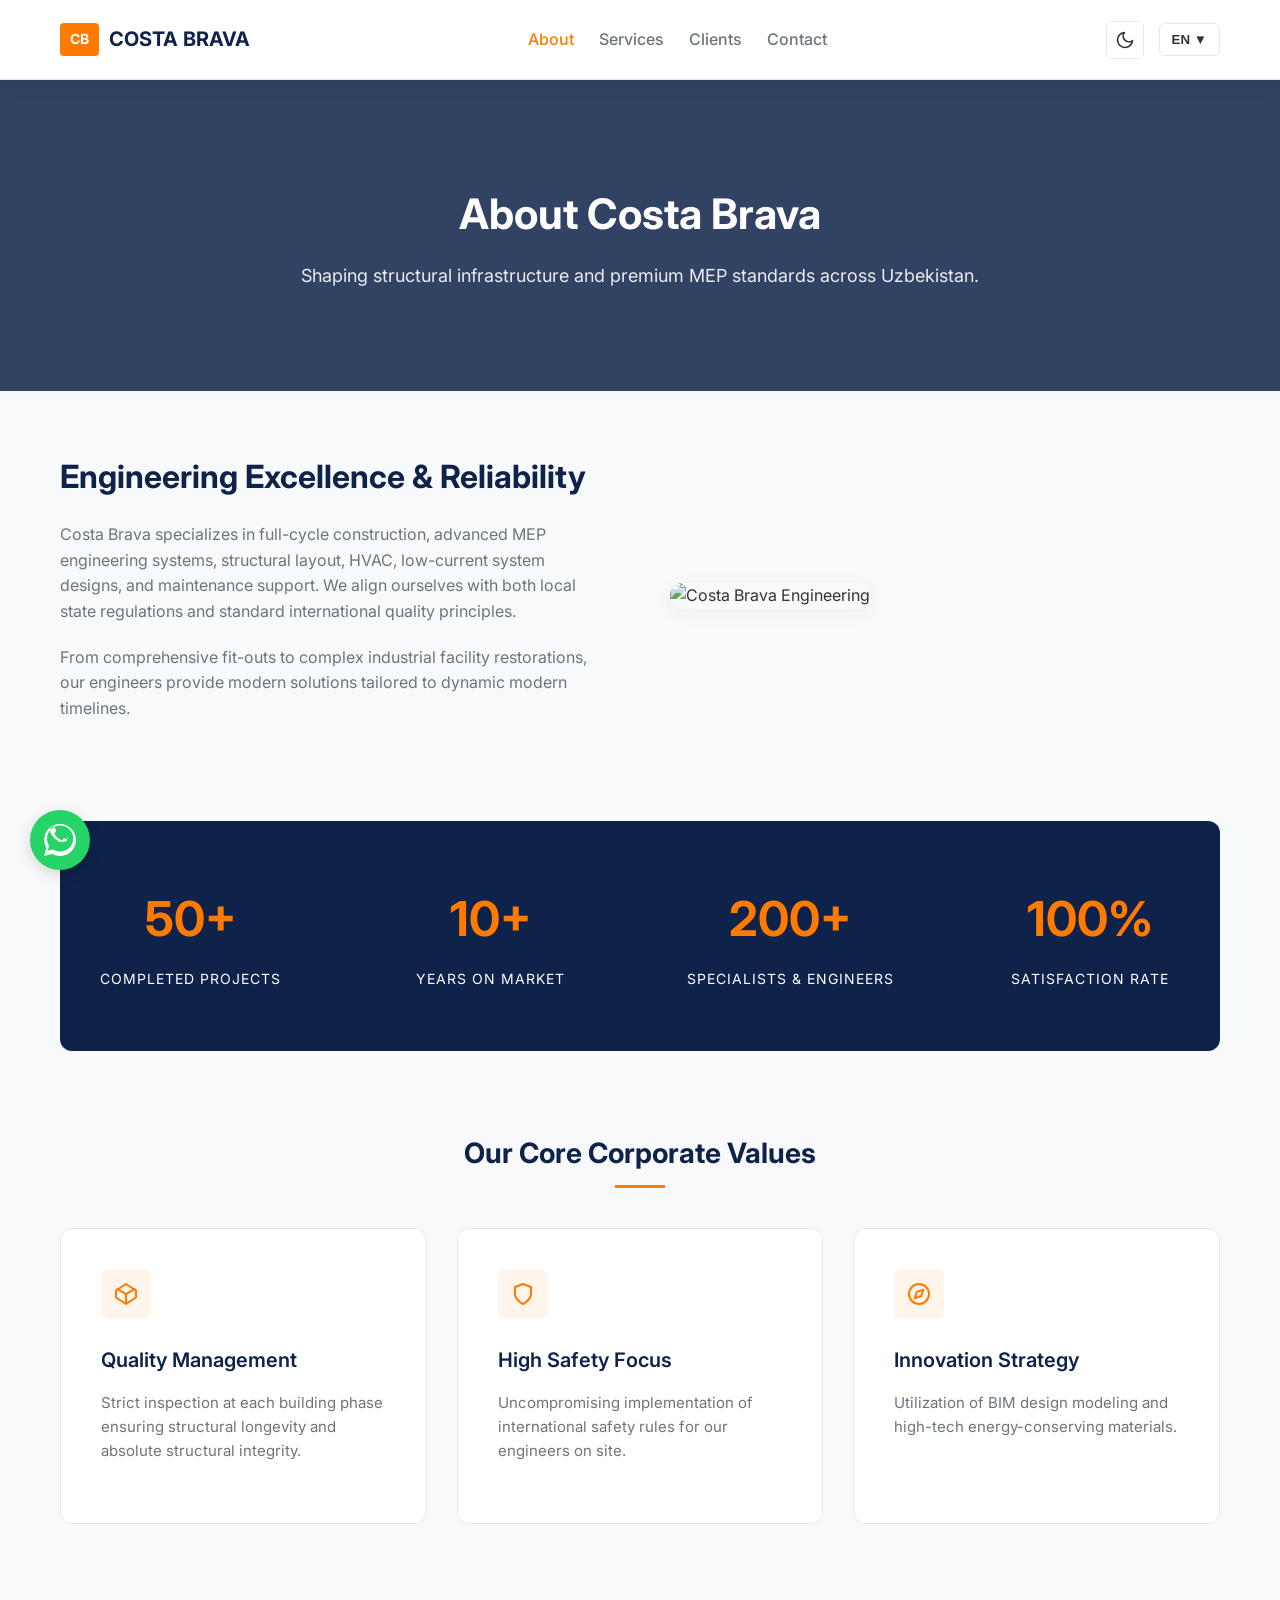
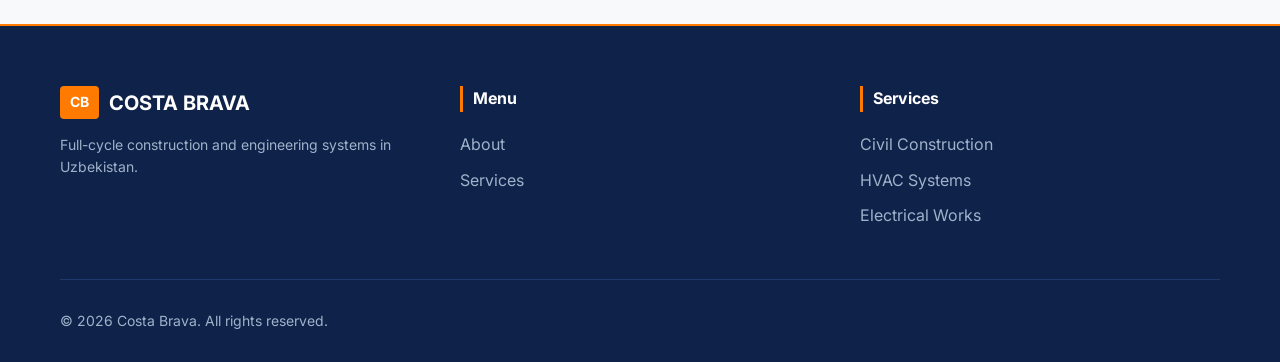
==== commit 202ba53e: "Fix HTML syntax for main container tag" ====
--- a/index.html
+++ b/index.html
@@ -71,7 +71,7 @@
     </p>
   </div>
 </section>
-[7/16/2026 1:54 PM] Suleyman: <main class="container">
+<main class="container">
   <div class="about-section">
     <div class="about-text">
       <h2>
--- a/styles.css
+++ b/styles.css
@@ -1,4 +1,4 @@
-[7/16/2026 1:56 PM] Suleyman: /* ==========================================================================
+/* ==========================================================================
    styles.css - COSTA BRAVA SHAPING THE FUTURE OF CONSTRUCTION & ENGINEERING
    ========================================================================== */
 
@@ -199,7 +199,7 @@
   background: var(--bg);
   color: var(--orange);
 }
-[7/16/2026 1:56 PM] Suleyman: /* ==========================================
+/* ==========================================
    HERO SECTIONS
    ========================================== */
 .page-hero {
@@ -415,7 +415,7 @@
 .project-info {
   padding: 25px;
 }
-[7/16/2026 1:56 PM] Suleyman: .project-tag {
+ .project-tag {
   display: inline-block;
   background: rgba(255, 122, 0, 0.1);
   color: var(--orange);
@@ -652,7 +652,7 @@
   color: var(--text-muted);
   text-transform: uppercase;
 }
-[7/16/2026 1:56 PM] Suleyman: .contact-info-text p {
+.contact-info-text p {
   font-size: 16px;
   color: var(--text);
   font-weight: 500;
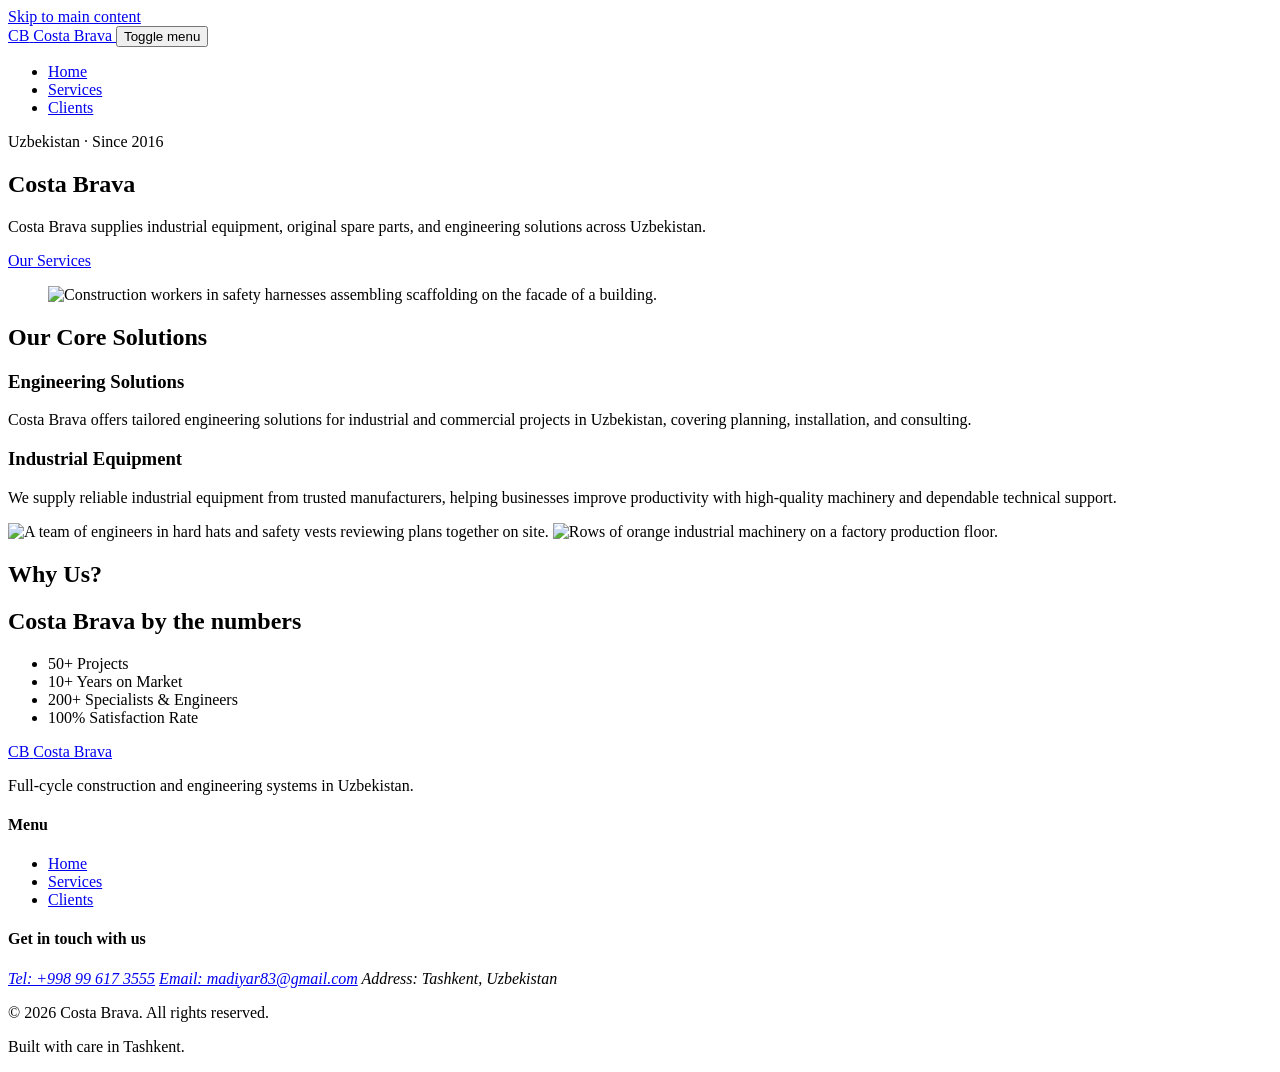
==== commit cf3f89bf: "Add files via upload" ====
--- a/index.html
+++ b/index.html
@@ -1,185 +1,170 @@
- <!DOCTYPE html>
-<html lang="en" data-theme="light">
+<!DOCTYPE html>
+<html lang="en">
 <head>
   <meta charset="UTF-8">
   <meta name="viewport" content="width=device-width, initial-scale=1.0">
-  <title>About Us — Costa Brava</title>
+  <title>Costa Brava | Industrial Equipment, Spare Parts &amp; Engineering Solutions — Uzbekistan</title>
+  <meta name="description" content="Costa Brava supplies industrial equipment, original spare parts, and full-cycle engineering and construction solutions across Uzbekistan.">
+  <link rel="icon" href="favicon.ico" sizes="any">
   <link rel="preconnect" href="https://fonts.googleapis.com">
   <link rel="preconnect" href="https://fonts.gstatic.com" crossorigin>
-  <link href="https://fonts.googleapis.com/css2?family=Inter:wght@400;500;600;700&display=swap" rel="stylesheet">
-  <link rel="stylesheet" href="styles.css">
-  <script>
-    /* Prevent Light/Dark theme flash and localization page layout shift */
-    (function() {
-      const savedTheme = localStorage.getItem('preferred-theme')  'light';
-      document.documentElement.setAttribute('data-theme', savedTheme);
-      const savedLang = localStorage.getItem('preferred-language')  'en';
-      document.documentElement.setAttribute('lang', savedLang);
-    })();
-  </script>
+  <link href="https://fonts.googleapis.com/css2?family=Inter:wght@400;500;600;700&amp;family=Poppins:wght@600;700;800&amp;display=swap" rel="stylesheet">
+  <link rel="stylesheet" href="css/style.css">
+  <link rel="stylesheet" href="css/responsive.css">
+  <link rel="stylesheet" href="css/animations.css">
 </head>
 <body>
 
-<header class="site-header">
-  <div class="container header-container">
-    <a href="index.html" class="brand"><span class="brand-mark">CB</span>COSTA BRAVA</a>
-    <nav class="nav-links">
-      <a href="index.html" class="active"><span class="en-text">About</span><span class="ru-text">О компании</span></a>
-      <a href="services.html"><span class="en-text">Services</span><span class="ru-text">Услуги</span></a>
-      <a href="clients.html"><span class="en-text">Clients</span><span class="ru-text">Клиенты</span></a>
-      <a href="contact.html"><span class="en-text">Contact</span><span class="ru-text">Контакты</span></a>
-    </nav>
-    <div class="header-actions">
-      <button class="theme-btn" id="theme-toggle" aria-label="Toggle theme">
-        <svg class="sun-icon" viewBox="0 0 24 24" fill="none" stroke="currentColor" stroke-width="2" stroke-linecap="round" stroke-linejoin="round" style="display: none;">
-          <circle cx="12" cy="12" r="5"></circle>
-          <line x1="12" y1="1" x2="12" y2="3"></line>
-          <line x1="12" y1="21" x2="12" y2="23"></line>
-          <line x1="4.22" y1="4.22" x2="5.64" y2="5.64"></line>
-          <line x1="18.36" y1="18.36" x2="19.78" y2="19.78"></line>
-          <line x1="1" y1="12" x2="3" y2="12"></line>
-          <line x1="21" y1="12" x2="23" y2="12"></line>
-          <line x1="4.22" y1="19.78" x2="5.64" y2="18.36"></line>
-          <line x1="18.36" y1="5.64" x2="19.78" y2="4.22"></line>
-        </svg>
-        <svg class="moon-icon" viewBox="0 0 24 24" fill="none" stroke="currentColor" stroke-width="2" stroke-linecap="round" stroke-linejoin="round">
-          <path d="M21 12.79A9 9 0 1 1 11.21 3 7 7 0 0 0 21 12.79z"></path>
-        </svg>
+  <a class="skip-link" href="#main">Skip to main content</a>
+
+  <!-- ============================== HEADER ============================== -->
+  <header class="site-header">
+    <div class="container">
+      <a href="index.html" class="logo">
+        <span class="logo__mark" aria-hidden="true">CB</span>
+        <span>Costa Brava</span>
+      </a>
+
+      <button class="nav-toggle" type="button" aria-expanded="false" aria-controls="primary-nav">
+        <span class="nav-toggle__bar"></span>
+        <span class="nav-toggle__bar"></span>
+        <span class="nav-toggle__bar"></span>
+        <span class="visually-hidden">Toggle menu</span>
       </button>
-      <div class="lang-switcher">
-        <button class="lang-btn" aria-label="Switch language">
-          <span class="current-lang">EN</span> ▼
-        </button>
-        <div class="lang-dropdown">
-          <button data-lang="en">English</button>
-          <button data-lang="ru">Русский</button>
+
+      <nav class="primary-nav" id="primary-nav" aria-label="Primary">
+        <ul class="primary-nav__list">
+          <li><a class="primary-nav__link" href="index.html" aria-current="page">Home</a></li>
+          <li><a class="primary-nav__link" href="services.html">Services</a></li>
+          <li><a class="primary-nav__link" href="clients.html">Clients</a></li>
+        </ul>
+      </nav>
+    </div>
+  </header>
+
+  <main id="main">
+
+    <!-- ============================== HERO ============================== -->
+    <section class="hero hero--split" aria-labelledby="hero-title">
+      <div class="hero__bg" aria-hidden="true">
+        <div class="hero__scrim"></div>
+      </div>
+      <div class="container">
+        <div class="hero__copy">
+          <span class="hero__eyebrow">Uzbekistan &middot; Since 2016</span>
+          <h1 id="hero-title" class="hero__title">Costa Brava</h1>
+          <p class="hero__lede">Costa Brava supplies industrial equipment, original spare parts, and engineering solutions across Uzbekistan.</p>
+          <a class="btn btn--light hero__cta" href="services.html">Our Services</a>
+        </div>
+        <figure class="hero__art">
+          <img
+            src="https://images.unsplash.com/photo-1751703019097-02f294f45343?auto=format&fit=crop&w=1200&h=1500&q=80"
+            alt="Construction workers in safety harnesses assembling scaffolding on the facade of a building."
+            width="1200" height="1500" loading="eager" fetchpriority="high">
+        </figure>
+      </div>
+    </section>
+
+    <!-- ============================== SOLUTIONS ============================== -->
+    <section class="section section--steel" aria-labelledby="solutions-title">
+      <div class="container">
+        <h2 id="solutions-title" class="visually-hidden">Our Core Solutions</h2>
+        <div class="solutions">
+          <div class="solutions__list">
+            <div class="solutions__item" data-reveal>
+              <h3>Engineering Solutions</h3>
+              <p>Costa Brava offers tailored engineering solutions for industrial and commercial projects in Uzbekistan, covering planning, installation, and consulting.</p>
+            </div>
+            <div class="solutions__item" data-reveal>
+              <h3>Industrial Equipment</h3>
+              <p>We supply reliable industrial equipment from trusted manufacturers, helping businesses improve productivity with high-quality machinery and dependable technical support.</p>
+            </div>
+          </div>
+          <div class="solutions__media" data-reveal>
+            <img
+              src="https://images.unsplash.com/photo-1694521787799-ad4ad241cb39?auto=format&fit=crop&w=900&h=600&q=80"
+              alt="A team of engineers in hard hats and safety vests reviewing plans together on site.">
+            <img
+              src="https://images.unsplash.com/photo-1647427060118-4911c9821b82?auto=format&fit=crop&w=900&h=600&q=80"
+              alt="Rows of orange industrial machinery on a factory production floor.">
+          </div>
         </div>
       </div>
-    </div>
-  </div>
-</header>
+    </section>
 
-<section class="page-hero">
-  <div class="container">
-    <h1>
-      <span class="en-text">About Costa Brava</span>
-      <span class="ru-text">О компании Costa Brava</span>
-    </h1>
-    <p>
-      <span class="en-text">Shaping structural infrastructure and premium MEP standards across Uzbekistan.</span>
-      <span class="ru-text">Формирование надежной инфраструктуры и систем MEP премиум-класса по всему Узбекистану.</span>
-    </p>
-  </div>
-</section>
-<main class="container">
-  <div class="about-section">
-    <div class="about-text">
-      <h2>
-        <span class="en-text">Engineering Excellence & Reliability</span>
-        <span class="ru-text">Профессионализм в инжиниринге и надежность</span>
-      </h2>
-      <p>
-        <span class="en-text">Costa Brava specializes in full-cycle construction, advanced MEP engineering systems, structural layout, HVAC, low-current system designs, and maintenance support. We align ourselves with both local state regulations and standard international quality principles.</span>
-        <span class="ru-text">Costa Brava специализируется на строительстве полного цикла, передовых инженерных системах MEP, монтаже каркасных конструкций, ОВК, слаботочных сетях и техническом обслуживании. Мы работаем в соответствии с локальными нормами и международными стандартами качества.</span>
-      </p>
-      <p>
-        <span class="en-text">From comprehensive fit-outs to complex industrial facility restorations, our engineers provide modern solutions tailored to dynamic modern timelines.</span>
-        <span class="ru-text">От комплексной финишной отделки до восстановления сложных промышленных объектов — наши инженеры предлагают современные решения, соответствующие жестким графикам реализации проектов.</span>
-      </p>
-    </div>
-    <div class="about-media">
-      <img src="https://images.unsplash.com/photo-1581094288338-2314dddb7ece?auto=format&fit=crop&w=800&q=80" alt="Costa Brava Engineering">
-    </div>
-  </div>
-
-  <div class="stats-section">
-    <div class="stats-grid">
-      <div class="stat-item">
-        <h3>50+</h3>
-        <p><span class="en-text">Completed Projects</span><span class="ru-text">Выполненных проектов</span></p>
-      </div>
-      <div class="stat-item">
-        <h3>10+</h3>
-        <p><span class="en-text">Years on Market</span><span class="ru-text">Лет на рынке</span></p>
-      </div>
-      <div class="stat-item">
-        <h3>200+</h3>
-        <p><span class="en-text">Specialists & Engineers</span><span class="ru-text">Специалистов и инженеров</span></p>
-      </div>
-      <div class="stat-item">
-        <h3>100%</h3>
-        <p><span class="en-text">Satisfaction Rate</span><span class="ru-text">Уровень удовлетворенности</span></p>
+    <!-- ============================== WHY US ============================== -->
+    <div class="whyus-heading">
+      <div class="container">
+        <h2 data-reveal>Why Us?</h2>
       </div>
     </div>
-  </div>
-<h2 class="section-title">
-    <span class="en-text">Our Core Corporate Values</span>
-    <span class="ru-text">Наши корпоративные ценности</span>
-  </h2>
-  <div class="grid-3">
-    <div class="card">
-      <div class="card-icon">
-        <svg viewBox="0 0 24 24" fill="none" stroke-width="2" stroke-linecap="round" stroke-linejoin="round"><polygon points="12 2 22 8.5 22 15.5 12 22 2 15.5 2 8.5 12 2"></polygon><polyline points="3.27 6.96 12 12.01 20.73 6.96"></polyline><line x1="12" y1="22.08" x2="12" y2="12"></line></svg>
-      </div>
-      <h3><span class="en-text">Quality Management</span><span class="ru-text">Контроль качества</span></h3>
-      <p><span class="en-text">Strict inspection at each building phase ensuring structural longevity and absolute structural integrity.</span><span class="ru-text">Строгий контроль на каждом этапе строительства, гарантирующий долговечность и абсолютную надежность конструкций.</span></p>
-    </div>
-    <div class="card">
-      <div class="card-icon">
-        <svg viewBox="0 0 24 24" fill="none" stroke-width="2" stroke-linecap="round" stroke-linejoin="round"><path d="M12 22s8-4 8-10V5l-8-3-8 3v7c0 6 8 10 8 10z"></path></svg>
-      </div>
-      <h3><span class="en-text">High Safety Focus</span><span class="ru-text">Безопасность труда</span></h3>
-      <p><span class="en-text">Uncompromising implementation of international safety rules for our engineers on site.</span><span class="ru-text">Бескомпромиссное соблюдение международных правил техники безопасности для всех специалистов на объектах.</span></p>
-    </div>
-    <div class="card">
-      <div class="card-icon">
-        <svg viewBox="0 0 24 24" fill="none" stroke-width="2" stroke-linecap="round" stroke-linejoin="round"><circle cx="12" cy="12" r="10"></circle><polygon points="16.24 7.76 14.12 14.12 7.76 16.24 9.88 9.88 16.24 7.76"></polygon></svg>
-      </div>
-      <h3><span class="en-text">Innovation Strategy</span><span class="ru-text">Инновационные решения</span></h3>
-      <p><span class="en-text">Utilization of BIM design modeling and high-tech energy-conserving materials.</span><span class="ru-text">Применение технологий BIM-проектирования и энергоэффективных строительных материалов.</span></p>
-    </div>
-  </div>
-</main>
 
-<div class="whatsapp-widget" onclick="window.open('https://wa.me/998996173555')">
-  <svg viewBox="0 0 24 24"><path d="M.057 24l1.687-6.163c-1.041-1.804-1.588-3.849-1.587-5.946C.06 5.348 5.397.01 12.008.01c3.202.001 6.212 1.246 8.477 3.513 2.262 2.268 3.507 5.28 3.505 8.484-.004 6.657-5.34 11.997-11.953 11.997-2.005-.001-3.973-.502-5.724-1.455L0 24zm6.59-4.846c1.6.95 3.488 1.449 5.412 1.451 5.428 0 9.845-4.394 9.848-9.793.001-2.615-1.011-5.074-2.852-6.918C17.207 2.052 14.75 1.037 12.14 1.037c-5.433 0-9.85 4.394-9.853 9.792-.001 1.986.517 3.93 1.5 5.64l-.984 3.593 3.684-.966zm10.743-7.416c-.29-.145-1.716-.848-1.98-.942-.266-.096-.459-.145-.653.145-.193.29-.748.942-.917 1.135-.169.193-.338.217-.627.072-2.316-1.161-3.81-2.004-5.328-4.606-.4-.686.4-.637 1.144-2.128.116-.217.058-.41-.029-.555-.087-.145-.748-1.803-1.025-2.467-.27-.649-.546-.56-.748-.57-.193-.01-.41-.012-.627-.012-.217 0-.57.081-.869.41-.299.329-1.143 1.116-1.143 2.72s1.167 3.153 1.328 3.371c.162.217 2.296 3.507 5.562 4.918 2.37.1 3.256-.05 4.05-.124.814-.076 1.716-.701 1.958-1.378.24-.677.24-1.258.17-1.378-.073-.122-.267-.195-.556-.341z"/></svg>
-</div>
-
-<button class="back-to-top" aria-label="Back to top">
-  <svg viewBox="0 0 24 24"><polyline points="18 15 12 9 6 15"/></svg>
-</button>
-<footer class="site-footer">
-  <div class="container">
-    <div class="footer-grid">
-      <div class="footer-brand">
-        <a href="index.html" class="brand"><span class="brand-mark">CB</span>COSTA BRAVA</a>
-        <p style="margin-top:15px; font-size:14px;">
-          <span class="en-text">Full-cycle construction and engineering systems in Uzbekistan.</span>
-          <span class="ru-text">Строительство и инженерные системы полного цикла в Узбекистане.</span>
-        </p>
-      </div>
-      <div class="footer-col">
-        <h4><span class="en-text">Menu</span><span class="ru-text">Меню</span></h4>
-        <ul>
-          <li><a href="index.html"><span class="en-text">About</span><span class="ru-text">О компании</span></a></li>
-          <li><a href="services.html"><span class="en-text">Services</span><span class="ru-text">Услуги</span></a></li>
+    <section class="stat-band" aria-labelledby="stats-title">
+      <h2 id="stats-title" class="visually-hidden">Costa Brava by the numbers</h2>
+      <div class="container">
+        <ul class="stat-band__grid">
+          <li class="stat" data-reveal>
+            <span class="stat__number">50+</span>
+            <span class="stat__label">Projects</span>
+          </li>
+          <li class="stat" data-reveal>
+            <span class="stat__number">10+</span>
+            <span class="stat__label">Years on Market</span>
+          </li>
+          <li class="stat" data-reveal>
+            <span class="stat__number">200+</span>
+            <span class="stat__label">Specialists &amp; Engineers</span>
+          </li>
+          <li class="stat" data-reveal>
+            <span class="stat__number">100%</span>
+            <span class="stat__label">Satisfaction Rate</span>
+          </li>
         </ul>
       </div>
-      <div class="footer-col">
-        <h4><span class="en-text">Services</span><span class="ru-text">Услуги</span></h4>
-        <ul>
-          <li><a href="services.html"><span class="en-text">Civil Construction</span><span class="ru-text">Гражданское строительство</span></a></li>
-          <li><a href="services.html"><span class="en-text">HVAC Systems</span><span class="ru-text">Системы ОВК</span></a></li>
-          <li><a href="services.html"><span class="en-text">Electrical Works</span><span class="ru-text">Электромонтажные работы</span></a></li>
-        </ul>
+    </section>
+
+  </main>
+
+  <!-- ============================== FOOTER ============================== -->
+  <footer class="site-footer">
+    <div class="container">
+      <div class="footer-grid">
+        <div class="footer-brand">
+          <a href="index.html" class="logo">
+            <span class="logo__mark" aria-hidden="true">CB</span>
+            <span>Costa Brava</span>
+          </a>
+          <p>Full-cycle construction and engineering systems in Uzbekistan.</p>
+        </div>
+
+        <nav class="footer-nav" aria-label="Footer">
+          <h4>Menu</h4>
+          <ul class="footer-nav__list">
+            <li><a class="footer-nav__link" href="index.html" aria-current="page">Home</a></li>
+            <li><a class="footer-nav__link" href="services.html">Services</a></li>
+            <li><a class="footer-nav__link" href="clients.html">Clients</a></li>
+          </ul>
+        </nav>
+
+        <div class="footer-contact">
+          <h4>Get in touch with us</h4>
+          <address>
+            <a href="tel:+998996173555">Tel: +998 99 617 3555</a>
+            <a href="mailto:madiyar83@gmail.com">Email: madiyar83@gmail.com</a>
+            <span>Address: Tashkent, Uzbekistan</span>
+          </address>
+        </div>
+      </div>
+
+      <div class="footer-bottom">
+        <p>&copy; <span data-current-year>2026</span> Costa Brava. All rights reserved.</p>
+        <p>Built with care in Tashkent.</p>
       </div>
     </div>
-    <div class="footer-bottom">
-      <span><span class="en-text">© 2026 Costa Brava. All rights reserved.</span><span class="ru-text">© 2026 Costa Brava. Все права защищены.</span></span>
-    </div>
-  </div>
-</footer>
+  </footer>
 
-<script src="script.js"></script>
+  <script src="js/navigation.js"></script>
+  <script src="js/carousel.js"></script>
+  <script src="js/main.js"></script>
 </body>
 </html>
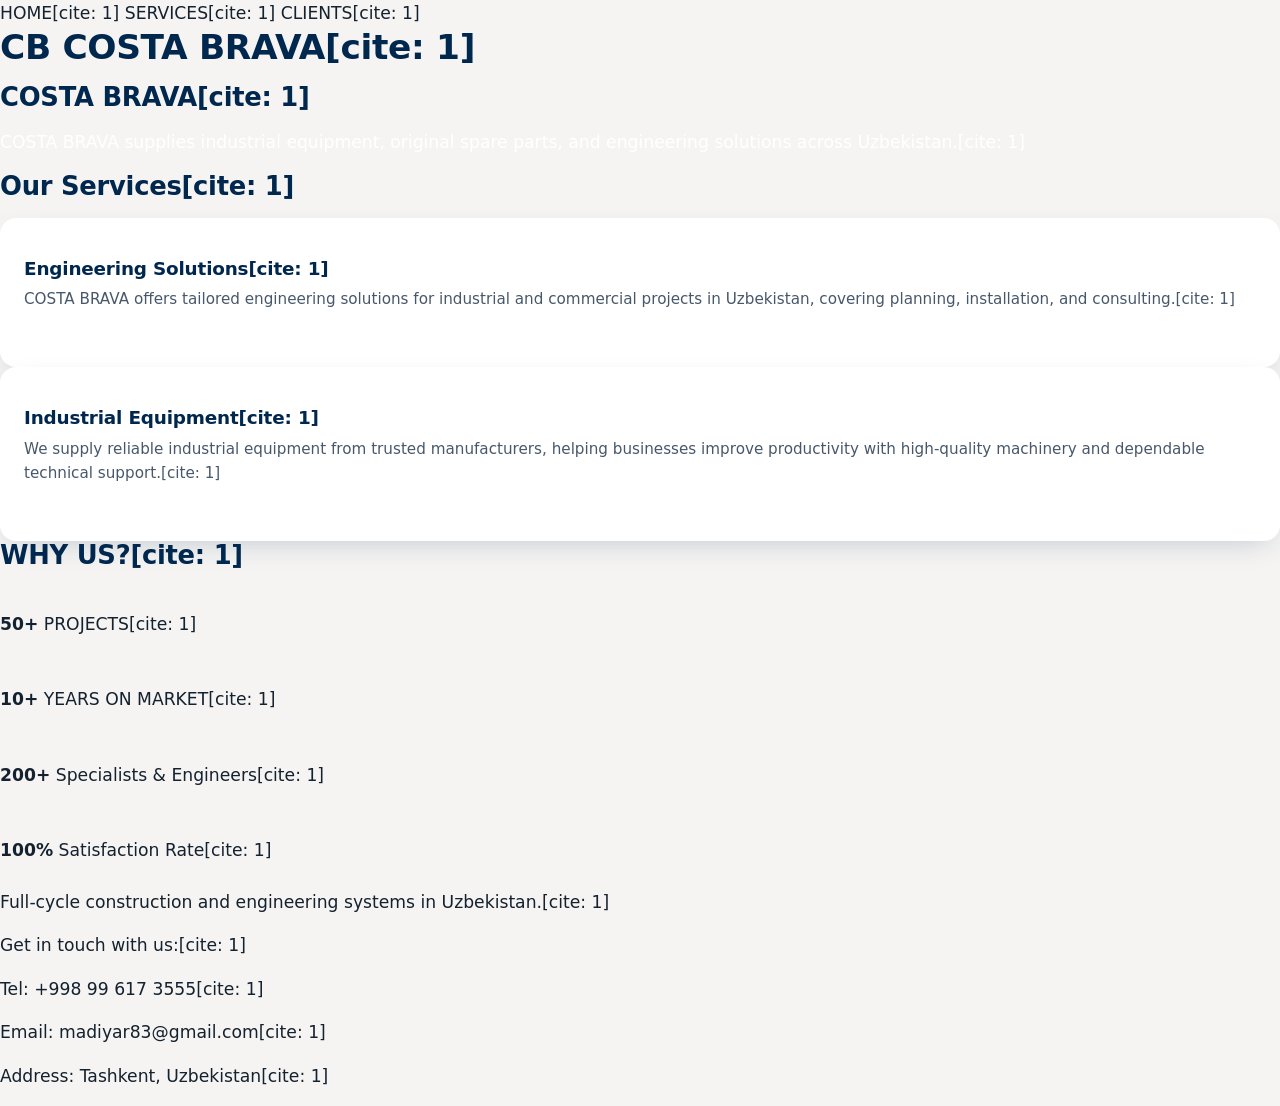
==== commit 2fc7a091: "Update index.html" ====
--- a/index.html
+++ b/index.html
@@ -1,170 +1,54 @@
 <!DOCTYPE html>
 <html lang="en">
 <head>
-  <meta charset="UTF-8">
-  <meta name="viewport" content="width=device-width, initial-scale=1.0">
-  <title>Costa Brava | Industrial Equipment, Spare Parts &amp; Engineering Solutions — Uzbekistan</title>
-  <meta name="description" content="Costa Brava supplies industrial equipment, original spare parts, and full-cycle engineering and construction solutions across Uzbekistan.">
-  <link rel="icon" href="favicon.ico" sizes="any">
-  <link rel="preconnect" href="https://fonts.googleapis.com">
-  <link rel="preconnect" href="https://fonts.gstatic.com" crossorigin>
-  <link href="https://fonts.googleapis.com/css2?family=Inter:wght@400;500;600;700&amp;family=Poppins:wght@600;700;800&amp;display=swap" rel="stylesheet">
-  <link rel="stylesheet" href="css/style.css">
-  <link rel="stylesheet" href="css/responsive.css">
-  <link rel="stylesheet" href="css/animations.css">
+    <meta charset="UTF-8">
+    <meta name="viewport" content="width=device-width, initial-scale=1.0">
+    <title>Home - CB COSTA BRAVA[cite: 1]</title>
+    <link rel="stylesheet" href="style.css">
 </head>
 <body>
+    <nav class="navbar">
+        <a href="index.html">HOME[cite: 1]</a>
+        <a href="services.html">SERVICES[cite: 1]</a>
+        <a href="clients.html">CLIENTS[cite: 1]</a>
+    </nav>
 
-  <a class="skip-link" href="#main">Skip to main content</a>
+    <header class="hero">
+        <h1>CB COSTA BRAVA[cite: 1]</h1>
+        <h2>COSTA BRAVA[cite: 1]</h2>
+        <p>COSTA BRAVA supplies industrial equipment, original spare parts, and engineering solutions across Uzbekistan.[cite: 1]</p>
+    </header>
 
-  <!-- ============================== HEADER ============================== -->
-  <header class="site-header">
-    <div class="container">
-      <a href="index.html" class="logo">
-        <span class="logo__mark" aria-hidden="true">CB</span>
-        <span>Costa Brava</span>
-      </a>
-
-      <button class="nav-toggle" type="button" aria-expanded="false" aria-controls="primary-nav">
-        <span class="nav-toggle__bar"></span>
-        <span class="nav-toggle__bar"></span>
-        <span class="nav-toggle__bar"></span>
-        <span class="visually-hidden">Toggle menu</span>
-      </button>
-
-      <nav class="primary-nav" id="primary-nav" aria-label="Primary">
-        <ul class="primary-nav__list">
-          <li><a class="primary-nav__link" href="index.html" aria-current="page">Home</a></li>
-          <li><a class="primary-nav__link" href="services.html">Services</a></li>
-          <li><a class="primary-nav__link" href="clients.html">Clients</a></li>
-        </ul>
-      </nav>
-    </div>
-  </header>
-
-  <main id="main">
-
-    <!-- ============================== HERO ============================== -->
-    <section class="hero hero--split" aria-labelledby="hero-title">
-      <div class="hero__bg" aria-hidden="true">
-        <div class="hero__scrim"></div>
-      </div>
-      <div class="container">
-        <div class="hero__copy">
-          <span class="hero__eyebrow">Uzbekistan &middot; Since 2016</span>
-          <h1 id="hero-title" class="hero__title">Costa Brava</h1>
-          <p class="hero__lede">Costa Brava supplies industrial equipment, original spare parts, and engineering solutions across Uzbekistan.</p>
-          <a class="btn btn--light hero__cta" href="services.html">Our Services</a>
+    <section class="content-section">
+        <h2>Our Services[cite: 1]</h2>
+        <div class="grid-container">
+            <div class="card">
+                <h3>Engineering Solutions[cite: 1]</h3>
+                <p>COSTA BRAVA offers tailored engineering solutions for industrial and commercial projects in Uzbekistan, covering planning, installation, and consulting.[cite: 1]</p>
+            </div>
+            <div class="card">
+                <h3>Industrial Equipment[cite: 1]</h3>
+                <p>We supply reliable industrial equipment from trusted manufacturers, helping businesses improve productivity with high-quality machinery and dependable technical support.[cite: 1]</p>
+            </div>
         </div>
-        <figure class="hero__art">
-          <img
-            src="https://images.unsplash.com/photo-1751703019097-02f294f45343?auto=format&fit=crop&w=1200&h=1500&q=80"
-            alt="Construction workers in safety harnesses assembling scaffolding on the facade of a building."
-            width="1200" height="1500" loading="eager" fetchpriority="high">
-        </figure>
-      </div>
     </section>
 
-    <!-- ============================== SOLUTIONS ============================== -->
-    <section class="section section--steel" aria-labelledby="solutions-title">
-      <div class="container">
-        <h2 id="solutions-title" class="visually-hidden">Our Core Solutions</h2>
-        <div class="solutions">
-          <div class="solutions__list">
-            <div class="solutions__item" data-reveal>
-              <h3>Engineering Solutions</h3>
-              <p>Costa Brava offers tailored engineering solutions for industrial and commercial projects in Uzbekistan, covering planning, installation, and consulting.</p>
-            </div>
-            <div class="solutions__item" data-reveal>
-              <h3>Industrial Equipment</h3>
-              <p>We supply reliable industrial equipment from trusted manufacturers, helping businesses improve productivity with high-quality machinery and dependable technical support.</p>
-            </div>
-          </div>
-          <div class="solutions__media" data-reveal>
-            <img
-              src="https://images.unsplash.com/photo-1694521787799-ad4ad241cb39?auto=format&fit=crop&w=900&h=600&q=80"
-              alt="A team of engineers in hard hats and safety vests reviewing plans together on site.">
-            <img
-              src="https://images.unsplash.com/photo-1647427060118-4911c9821b82?auto=format&fit=crop&w=900&h=600&q=80"
-              alt="Rows of orange industrial machinery on a factory production floor.">
-          </div>
+    <section class="stats-section">
+        <h2>WHY US?[cite: 1]</h2>
+        <div class="stats-grid">
+            <div class="stat"><strong>50+</strong> PROJECTS[cite: 1]</div>
+            <div class="stat"><strong>10+</strong> YEARS ON MARKET[cite: 1]</div>
+            <div class="stat"><strong>200+</strong> Specialists & Engineers[cite: 1]</div>
+            <div class="stat"><strong>100%</strong> Satisfaction Rate[cite: 1]</div>
         </div>
-      </div>
     </section>
 
-    <!-- ============================== WHY US ============================== -->
-    <div class="whyus-heading">
-      <div class="container">
-        <h2 data-reveal>Why Us?</h2>
-      </div>
-    </div>
-
-    <section class="stat-band" aria-labelledby="stats-title">
-      <h2 id="stats-title" class="visually-hidden">Costa Brava by the numbers</h2>
-      <div class="container">
-        <ul class="stat-band__grid">
-          <li class="stat" data-reveal>
-            <span class="stat__number">50+</span>
-            <span class="stat__label">Projects</span>
-          </li>
-          <li class="stat" data-reveal>
-            <span class="stat__number">10+</span>
-            <span class="stat__label">Years on Market</span>
-          </li>
-          <li class="stat" data-reveal>
-            <span class="stat__number">200+</span>
-            <span class="stat__label">Specialists &amp; Engineers</span>
-          </li>
-          <li class="stat" data-reveal>
-            <span class="stat__number">100%</span>
-            <span class="stat__label">Satisfaction Rate</span>
-          </li>
-        </ul>
-      </div>
-    </section>
-
-  </main>
-
-  <!-- ============================== FOOTER ============================== -->
-  <footer class="site-footer">
-    <div class="container">
-      <div class="footer-grid">
-        <div class="footer-brand">
-          <a href="index.html" class="logo">
-            <span class="logo__mark" aria-hidden="true">CB</span>
-            <span>Costa Brava</span>
-          </a>
-          <p>Full-cycle construction and engineering systems in Uzbekistan.</p>
-        </div>
-
-        <nav class="footer-nav" aria-label="Footer">
-          <h4>Menu</h4>
-          <ul class="footer-nav__list">
-            <li><a class="footer-nav__link" href="index.html" aria-current="page">Home</a></li>
-            <li><a class="footer-nav__link" href="services.html">Services</a></li>
-            <li><a class="footer-nav__link" href="clients.html">Clients</a></li>
-          </ul>
-        </nav>
-
-        <div class="footer-contact">
-          <h4>Get in touch with us</h4>
-          <address>
-            <a href="tel:+998996173555">Tel: +998 99 617 3555</a>
-            <a href="mailto:madiyar83@gmail.com">Email: madiyar83@gmail.com</a>
-            <span>Address: Tashkent, Uzbekistan</span>
-          </address>
-        </div>
-      </div>
-
-      <div class="footer-bottom">
-        <p>&copy; <span data-current-year>2026</span> Costa Brava. All rights reserved.</p>
-        <p>Built with care in Tashkent.</p>
-      </div>
-    </div>
-  </footer>
-
-  <script src="js/navigation.js"></script>
-  <script src="js/carousel.js"></script>
-  <script src="js/main.js"></script>
+    <footer>
+        <p>Full-cycle construction and engineering systems in Uzbekistan.[cite: 1]</p>
+        <p>Get in touch with us:[cite: 1]</p>
+        <p>Tel: +998 99 617 3555[cite: 1]</p>
+        <p>Email: madiyar83@gmail.com[cite: 1]</p>
+        <p>Address: Tashkent, Uzbekistan[cite: 1]</p>
+    </footer>
 </body>
 </html>
--- a/style.css
+++ b/style.css
@@ -0,0 +1,1014 @@
+/* ==========================================================================
+   COSTA BRAVA — Main Stylesheet
+   Industrial engineering & construction company site.
+   Design tokens live at the top as CSS custom properties so every
+   component pulls from a single, consistent source of truth.
+   ========================================================================== */
+
+:root {
+  /* --- Color tokens ------------------------------------------------- */
+  --color-navy-900: #001A33;   /* deepest navy, gradients */
+  --color-navy-800: #00274D;   /* primary navy — footer, stat band */
+  --color-navy-700: #0B3B6B;   /* lighter navy for hovers/borders */
+  --color-steel-600: #7C93AC;  /* darker steel, borders on steel bg */
+  --color-steel-panel: #3F5770; /* deep steel-blue — passes AA contrast with white text */
+  --color-steel-500: #A2B6C9;  /* signature panel blue (decorative accents only) */
+  --color-steel-300: #C7D5E2;  /* lighter steel tint */
+  --color-steel-100: #EAF0F5;  /* faint steel tint for card backgrounds */
+  --color-orange-600: #E67333; /* deep orange, hover state */
+  --color-orange-500: #FF914D; /* brand accent orange */
+  --color-orange-100: #FFE4D2; /* pale orange for chips/backgrounds */
+  --color-offwhite: #F5F4F3;   /* page background */
+  --color-white: #FFFFFF;
+  --color-ink-900: #14212E;    /* primary body text */
+  --color-ink-600: #48586A;    /* secondary / muted text */
+  --color-ink-000: #FFFFFF;
+
+  /* --- Typography ----------------------------------------------------- */
+  --font-display: 'Poppins', 'Segoe UI', system-ui, sans-serif;
+  --font-body: 'Inter', 'Segoe UI', system-ui, sans-serif;
+
+  --fs-h1: clamp(2.4rem, 5vw + 1rem, 4.2rem);
+  --fs-h2: clamp(1.9rem, 3vw + 1rem, 2.8rem);
+  --fs-h3: clamp(1.25rem, 1.4vw + 1rem, 1.5rem);
+  --fs-body: clamp(1rem, 0.4vw + 0.9rem, 1.075rem);
+  --fs-small: 0.875rem;
+  --fs-eyebrow: 0.8rem;
+
+  /* --- Spacing scale ---------------------------------------------------- */
+  --space-2xs: 0.5rem;
+  --space-xs: 0.75rem;
+  --space-sm: 1rem;
+  --space-md: 1.5rem;
+  --space-lg: 2.5rem;
+  --space-xl: 4rem;
+  --space-2xl: 6rem;
+
+  /* --- Layout ------------------------------------------------------- */
+  --container-max: 1200px;
+  --radius-sm: 8px;
+  --radius-md: 16px;
+  --radius-lg: 28px;
+  --shadow-card: 0 10px 30px -12px rgba(0, 39, 77, 0.25);
+  --shadow-card-hover: 0 20px 40px -14px rgba(0, 39, 77, 0.35);
+  --ease-out: cubic-bezier(0.16, 1, 0.3, 1);
+  --header-height: 76px;
+}
+
+/* ==========================================================================
+   Reset & base
+   ========================================================================== */
+
+*,
+*::before,
+*::after {
+  box-sizing: border-box;
+}
+
+html {
+  scroll-behavior: smooth;
+  scroll-padding-top: var(--header-height);
+}
+
+body {
+  margin: 0;
+  font-family: var(--font-body);
+  font-size: var(--fs-body);
+  color: var(--color-ink-900);
+  background: var(--color-offwhite);
+  line-height: 1.6;
+  -webkit-font-smoothing: antialiased;
+}
+
+img {
+  max-width: 100%;
+  display: block;
+}
+
+a {
+  color: inherit;
+  text-decoration: none;
+}
+
+ul {
+  margin: 0;
+  padding: 0;
+  list-style: none;
+}
+
+h1, h2, h3, h4 {
+  font-family: var(--font-display);
+  color: var(--color-navy-800);
+  line-height: 1.15;
+  margin: 0 0 var(--space-sm);
+  letter-spacing: -0.01em;
+}
+
+p {
+  margin: 0 0 var(--space-sm);
+}
+
+button {
+  font-family: inherit;
+  cursor: pointer;
+}
+
+/* Respect reduced-motion preferences across the whole site */
+@media (prefers-reduced-motion: reduce) {
+  html {
+    scroll-behavior: auto;
+  }
+  *, *::before, *::after {
+    animation-duration: 0.001ms !important;
+    animation-iteration-count: 1 !important;
+    transition-duration: 0.001ms !important;
+    scroll-behavior: auto !important;
+  }
+}
+
+/* Visible keyboard focus everywhere — never remove outlines silently */
+:focus-visible {
+  outline: 3px solid var(--color-orange-500);
+  outline-offset: 3px;
+  border-radius: 4px;
+}
+
+/* Skip link for keyboard / screen-reader users */
+.skip-link {
+  position: absolute;
+  left: -999px;
+  top: auto;
+  background: var(--color-orange-500);
+  color: var(--color-navy-900);
+  font-weight: 700;
+  padding: 0.75rem 1.25rem;
+  border-radius: var(--radius-sm);
+  z-index: 999;
+}
+
+.skip-link:focus {
+  left: var(--space-sm);
+  top: var(--space-sm);
+}
+
+.container {
+  width: 100%;
+  max-width: var(--container-max);
+  margin-inline: auto;
+  padding-inline: var(--space-md);
+}
+
+.visually-hidden {
+  position: absolute;
+  width: 1px;
+  height: 1px;
+  overflow: hidden;
+  clip: rect(0 0 0 0);
+  white-space: nowrap;
+}
+
+/* ==========================================================================
+   Buttons
+   ========================================================================== */
+
+.btn {
+  display: inline-flex;
+  align-items: center;
+  gap: 0.5rem;
+  font-family: var(--font-display);
+  font-weight: 600;
+  font-size: 0.95rem;
+  padding: 0.9rem 1.9rem;
+  border-radius: 999px;
+  border: 2px solid transparent;
+  transition: transform 0.25s var(--ease-out), background-color 0.25s var(--ease-out), color 0.25s var(--ease-out), box-shadow 0.25s var(--ease-out);
+  white-space: nowrap;
+}
+
+.btn:hover,
+.btn:focus-visible {
+  transform: translateY(-2px);
+}
+
+.btn--light {
+  background: var(--color-white);
+  color: var(--color-navy-800);
+  border-color: var(--color-white);
+}
+
+.btn--light:hover,
+.btn--light:focus-visible {
+  background: transparent;
+  color: var(--color-white);
+  box-shadow: 0 12px 24px -8px rgba(0, 0, 0, 0.35);
+}
+
+.btn--accent {
+  background: var(--color-orange-500);
+  color: var(--color-navy-900);
+  border-color: var(--color-orange-500);
+}
+
+.btn--accent:hover,
+.btn--accent:focus-visible {
+  background: var(--color-orange-600);
+  border-color: var(--color-orange-600);
+  box-shadow: 0 12px 24px -8px rgba(230, 115, 51, 0.5);
+}
+
+.btn--outline {
+  background: transparent;
+  color: var(--color-navy-800);
+  border-color: var(--color-navy-800);
+}
+
+.btn--outline:hover,
+.btn--outline:focus-visible {
+  background: var(--color-navy-800);
+  color: var(--color-white);
+}
+
+/* ==========================================================================
+   Site header / primary navigation
+   ========================================================================== */
+
+.site-header {
+  position: sticky;
+  top: 0;
+  z-index: 100;
+  height: var(--header-height);
+  display: flex;
+  align-items: center;
+  background: rgba(0, 39, 77, 0.72);
+  backdrop-filter: blur(10px);
+  -webkit-backdrop-filter: blur(10px);
+  transition: background-color 0.3s ease, box-shadow 0.3s ease;
+}
+
+.site-header.is-scrolled {
+  background: rgba(0, 26, 51, 0.94);
+  box-shadow: 0 8px 24px -12px rgba(0, 0, 0, 0.4);
+}
+
+.site-header .container {
+  display: flex;
+  align-items: center;
+  justify-content: space-between;
+  gap: var(--space-md);
+}
+
+.logo {
+  display: inline-flex;
+  align-items: center;
+  gap: 0.6rem;
+  font-family: var(--font-display);
+  font-weight: 700;
+  font-size: 1.05rem;
+  color: var(--color-white);
+  letter-spacing: 0.02em;
+}
+
+.logo__mark {
+  display: inline-flex;
+  align-items: center;
+  justify-content: center;
+  width: 40px;
+  height: 40px;
+  border-radius: 10px;
+  background: var(--color-orange-500);
+  color: var(--color-navy-900);
+  font-weight: 800;
+  font-size: 1rem;
+  letter-spacing: 0;
+  flex-shrink: 0;
+}
+
+.primary-nav__list {
+  display: flex;
+  align-items: center;
+  gap: var(--space-lg);
+}
+
+.primary-nav__link {
+  position: relative;
+  font-weight: 600;
+  font-size: 0.85rem;
+  letter-spacing: 0.06em;
+  text-transform: uppercase;
+  color: var(--color-white);
+  padding-block: 0.4rem;
+}
+
+.primary-nav__link::after {
+  content: '';
+  position: absolute;
+  left: 0;
+  bottom: -2px;
+  width: 0;
+  height: 2px;
+  background: var(--color-orange-500);
+  transition: width 0.3s var(--ease-out);
+}
+
+.primary-nav__link:hover::after,
+.primary-nav__link:focus-visible::after,
+.primary-nav__link[aria-current="page"]::after {
+  width: 100%;
+}
+
+.primary-nav__link[aria-current="page"] {
+  color: var(--color-orange-500);
+}
+
+.nav-toggle {
+  display: none;
+  flex-direction: column;
+  justify-content: center;
+  align-items: center;
+  gap: 5px;
+  width: 44px;
+  height: 44px;
+  background: transparent;
+  border: none;
+  border-radius: var(--radius-sm);
+}
+
+.nav-toggle__bar {
+  width: 22px;
+  height: 2px;
+  background: var(--color-white);
+  border-radius: 2px;
+  transition: transform 0.3s var(--ease-out), opacity 0.3s var(--ease-out);
+}
+
+.nav-toggle[aria-expanded="true"] .nav-toggle__bar:nth-child(1) {
+  transform: translateY(7px) rotate(45deg);
+}
+
+.nav-toggle[aria-expanded="true"] .nav-toggle__bar:nth-child(2) {
+  opacity: 0;
+}
+
+.nav-toggle[aria-expanded="true"] .nav-toggle__bar:nth-child(3) {
+  transform: translateY(-7px) rotate(-45deg);
+}
+
+/* ==========================================================================
+   Hero sections
+   ========================================================================== */
+
+.hero {
+  position: relative;
+  color: var(--color-white);
+  overflow: hidden;
+}
+
+.hero__bg {
+  position: absolute;
+  inset: 0;
+  z-index: -2;
+}
+
+.hero__bg img {
+  width: 100%;
+  height: 100%;
+  object-fit: cover;
+}
+
+.hero__scrim {
+  position: absolute;
+  inset: 0;
+  z-index: -1;
+  background: linear-gradient(115deg, rgba(0, 26, 51, 0.92) 10%, rgba(0, 39, 77, 0.65) 55%, rgba(0, 39, 77, 0.35) 100%);
+}
+
+/* Homepage hero: split text / image layout */
+.hero--split {
+  padding-block: var(--space-2xl) var(--space-xl);
+  min-height: 620px;
+  display: flex;
+  align-items: center;
+  background: linear-gradient(135deg, var(--color-navy-800), var(--color-navy-900));
+}
+
+.hero--split .container {
+  display: grid;
+  grid-template-columns: 1.1fr 1fr;
+  gap: var(--space-lg);
+  align-items: center;
+}
+
+.hero__eyebrow {
+  display: inline-block;
+  font-size: var(--fs-eyebrow);
+  font-weight: 700;
+  letter-spacing: 0.18em;
+  text-transform: uppercase;
+  color: var(--color-orange-500);
+  margin-bottom: var(--space-sm);
+}
+
+.hero__title {
+  color: var(--color-white);
+  font-size: var(--fs-h1);
+  margin-bottom: var(--space-sm);
+}
+
+.hero__lede {
+  max-width: 44ch;
+  font-size: 1.1rem;
+  color: rgba(255, 255, 255, 0.88);
+  margin-bottom: var(--space-lg);
+}
+
+.hero__art {
+  position: relative;
+  border-radius: var(--radius-lg);
+  overflow: hidden;
+  box-shadow: var(--shadow-card);
+}
+
+.hero__art img {
+  width: 100%;
+  height: 100%;
+  object-fit: cover;
+  aspect-ratio: 4 / 5;
+}
+
+/* Page hero: banner style for interior pages */
+.hero--banner {
+  padding-block: calc(var(--space-2xl) + 1rem) var(--space-2xl);
+  text-align: left;
+}
+
+.hero--banner .container {
+  max-width: 800px;
+}
+
+.hero__eyebrow--banner {
+  color: var(--color-orange-500);
+}
+
+.hero--banner .hero__title {
+  font-size: var(--fs-h1);
+}
+
+.hero--banner .hero__lede {
+  font-size: 1.15rem;
+}
+
+/* ==========================================================================
+   Section shell + headings
+   ========================================================================== */
+
+.section {
+  padding-block: var(--space-2xl);
+}
+
+.section--tight {
+  padding-block: var(--space-xl);
+}
+
+.section--steel {
+  background: var(--color-steel-panel);
+  color: var(--color-white);
+}
+
+.section--steel h2,
+.section--steel h3 {
+  color: var(--color-white);
+}
+
+.section--offwhite {
+  background: var(--color-offwhite);
+}
+
+.section--navy {
+  background: linear-gradient(180deg, var(--color-navy-800), var(--color-navy-900));
+  color: var(--color-white);
+  position: relative;
+}
+
+.section-heading {
+  text-align: center;
+  max-width: 640px;
+  margin-inline: auto;
+  margin-bottom: var(--space-xl);
+}
+
+.section-heading--left {
+  text-align: left;
+  margin-inline: 0;
+}
+
+.section__eyebrow {
+  display: block;
+  font-size: var(--fs-eyebrow);
+  font-weight: 700;
+  letter-spacing: 0.18em;
+  text-transform: uppercase;
+  color: var(--color-orange-500);
+  margin-bottom: 0.6rem;
+}
+
+.section__title {
+  font-size: var(--fs-h2);
+}
+
+.section__lede {
+  color: var(--color-ink-600);
+  font-size: 1.05rem;
+}
+
+.section--steel .section__lede {
+  color: rgba(255, 255, 255, 0.85);
+}
+
+/* ==========================================================================
+   Home — Solutions feature block
+   ========================================================================== */
+
+.solutions {
+  display: grid;
+  grid-template-columns: 1fr 0.9fr;
+  gap: var(--space-2xl);
+  align-items: center;
+}
+
+.solutions__list {
+  display: flex;
+  flex-direction: column;
+  gap: var(--space-lg);
+}
+
+.solutions__item {
+  border-left: 3px solid var(--color-orange-500);
+  padding-left: var(--space-md);
+}
+
+.solutions__item h3 {
+  color: var(--color-white);
+  font-size: var(--fs-h3);
+}
+
+.solutions__item p {
+  color: rgba(255, 255, 255, 0.85);
+  margin: 0;
+}
+
+.solutions__media {
+  display: grid;
+  gap: var(--space-md);
+}
+
+.solutions__media img {
+  border-radius: var(--radius-md);
+  box-shadow: var(--shadow-card);
+  width: 100%;
+  height: 220px;
+  object-fit: cover;
+}
+
+/* ==========================================================================
+   Stat band ("Why Us?")
+   ========================================================================== */
+
+.whyus-heading {
+  text-align: center;
+  padding-block: var(--space-xl) var(--space-lg);
+  background: var(--color-offwhite);
+}
+
+.whyus-heading h2 {
+  color: var(--color-orange-500);
+  font-size: var(--fs-h2);
+  letter-spacing: 0.04em;
+}
+
+.stat-band {
+  position: relative;
+  background: var(--color-navy-800);
+}
+
+.stat-band::before {
+  content: '';
+  position: absolute;
+  inset: 0;
+  opacity: 0.08;
+  background-image:
+    repeating-linear-gradient(0deg, rgba(255, 255, 255, 0.6) 0 1px, transparent 1px 48px),
+    repeating-linear-gradient(90deg, rgba(255, 255, 255, 0.6) 0 1px, transparent 1px 48px);
+  pointer-events: none;
+}
+
+.stat-band .container {
+  position: relative;
+}
+
+.stat-band__grid {
+  display: grid;
+  grid-template-columns: repeat(4, 1fr);
+  gap: var(--space-lg);
+  text-align: center;
+}
+
+.stat {
+  padding-block: var(--space-md);
+}
+
+.stat__number {
+  display: block;
+  font-family: var(--font-display);
+  font-weight: 800;
+  font-size: clamp(2rem, 3vw + 1rem, 3rem);
+  color: var(--color-white);
+  line-height: 1;
+  margin-bottom: 0.5rem;
+}
+
+.stat__label {
+  font-family: var(--font-display);
+  font-weight: 600;
+  font-size: 0.95rem;
+  letter-spacing: 0.02em;
+  color: rgba(255, 255, 255, 0.85);
+}
+
+/* ==========================================================================
+   Services — cards
+   ========================================================================== */
+
+.service-strip {
+  display: grid;
+  grid-template-columns: repeat(3, 1fr);
+  gap: var(--space-md);
+  margin-bottom: var(--space-xl);
+}
+
+.service-strip img {
+  border-radius: var(--radius-md);
+  height: 220px;
+  width: 100%;
+  object-fit: cover;
+  box-shadow: var(--shadow-card);
+}
+
+.card-grid {
+  display: grid;
+  grid-template-columns: repeat(3, 1fr);
+  gap: var(--space-md);
+}
+
+.card {
+  background: var(--color-white);
+  border-radius: var(--radius-md);
+  padding: var(--space-lg) var(--space-md);
+  box-shadow: var(--shadow-card);
+  transition: transform 0.35s var(--ease-out), box-shadow 0.35s var(--ease-out);
+}
+
+.card:hover {
+  transform: translateY(-6px);
+  box-shadow: var(--shadow-card-hover);
+}
+
+.card__icon {
+  display: inline-flex;
+  align-items: center;
+  justify-content: center;
+  width: 56px;
+  height: 56px;
+  border-radius: var(--radius-sm);
+  background: var(--color-orange-100);
+  color: var(--color-orange-600);
+  margin-bottom: var(--space-sm);
+}
+
+.card__icon svg {
+  width: 28px;
+  height: 28px;
+}
+
+.card h3 {
+  font-size: 1.15rem;
+  margin-bottom: 0.5rem;
+}
+
+.card p {
+  color: var(--color-ink-600);
+  margin-bottom: var(--space-sm);
+  font-size: 0.95rem;
+}
+
+.card__list {
+  display: flex;
+  flex-direction: column;
+  gap: 0.4rem;
+}
+
+.card__list li {
+  position: relative;
+  padding-left: 1.2rem;
+  font-size: 0.9rem;
+  color: var(--color-ink-600);
+}
+
+.card__list li::before {
+  content: '';
+  position: absolute;
+  left: 0;
+  top: 0.55em;
+  width: 6px;
+  height: 6px;
+  border-radius: 50%;
+  background: var(--color-orange-500);
+}
+
+/* Feature panel used for standalone card (e.g. Epoxy flooring) paired with an image */
+.feature-pair {
+  display: grid;
+  grid-template-columns: 1fr 1fr;
+  gap: var(--space-md);
+  align-items: stretch;
+  margin-top: var(--space-md);
+}
+
+.feature-pair img {
+  border-radius: var(--radius-md);
+  width: 100%;
+  height: 100%;
+  min-height: 220px;
+  object-fit: cover;
+  box-shadow: var(--shadow-card);
+}
+
+.feature-pair .media-tile {
+  height: 100%;
+  min-height: 220px;
+}
+
+.card--flat {
+  box-shadow: none;
+  border: 1px solid var(--color-steel-300);
+}
+
+/* Decorative icon-led panels used in place of repeated stock photography
+   for the civil-construction strip and the epoxy-flooring feature —
+   ties visually to the blueprint motif used in the MEP banner below. */
+.media-tile {
+  position: relative;
+  display: flex;
+  flex-direction: column;
+  align-items: center;
+  justify-content: center;
+  gap: var(--space-sm);
+  height: 220px;
+  border-radius: var(--radius-md);
+  overflow: hidden;
+  color: var(--color-white);
+  background: linear-gradient(150deg, var(--color-navy-700), var(--color-navy-900));
+  box-shadow: var(--shadow-card);
+  text-align: center;
+  padding: var(--space-sm);
+}
+
+.media-tile::before {
+  content: '';
+  position: absolute;
+  inset: 0;
+  opacity: 0.14;
+  background-image:
+    repeating-linear-gradient(0deg, rgba(255,255,255,0.6) 0 1px, transparent 1px 32px),
+    repeating-linear-gradient(90deg, rgba(255,255,255,0.6) 0 1px, transparent 1px 32px);
+}
+
+.media-tile__icon {
+  position: relative;
+  display: inline-flex;
+  align-items: center;
+  justify-content: center;
+  width: 64px;
+  height: 64px;
+  border-radius: 50%;
+  background: rgba(255, 145, 77, 0.16);
+  color: var(--color-orange-500);
+}
+
+.media-tile__icon svg {
+  width: 32px;
+  height: 32px;
+}
+
+.media-tile__label {
+  position: relative;
+  font-family: var(--font-display);
+  font-weight: 600;
+  font-size: 0.95rem;
+  letter-spacing: 0.02em;
+}
+
+/* MEP dark banner divider */
+.mep-banner {
+  position: relative;
+  padding-block: var(--space-lg);
+  margin-block: var(--space-xl);
+  border-radius: var(--radius-md);
+  overflow: hidden;
+  text-align: center;
+  background: linear-gradient(120deg, var(--color-navy-900), var(--color-navy-700));
+  color: var(--color-white);
+}
+
+.mep-banner::before {
+  content: '';
+  position: absolute;
+  inset: 0;
+  opacity: 0.16;
+  background-image:
+    repeating-linear-gradient(0deg, rgba(255,255,255,0.5) 0 1px, transparent 1px 40px),
+    repeating-linear-gradient(90deg, rgba(255,255,255,0.5) 0 1px, transparent 1px 40px);
+}
+
+.mep-banner h2 {
+  position: relative;
+  color: var(--color-white);
+  margin: 0;
+}
+
+/* ==========================================================================
+   Clients — logo carousel (infinite marquee)
+   ========================================================================== */
+
+.logo-strip {
+  padding-block: var(--space-xl);
+  background: var(--color-white);
+  overflow: hidden;
+}
+
+.marquee {
+  --marquee-duration: 32s;
+  position: relative;
+  display: flex;
+  overflow: hidden;
+  -webkit-mask-image: linear-gradient(90deg, transparent, black 8%, black 92%, transparent);
+  mask-image: linear-gradient(90deg, transparent, black 8%, black 92%, transparent);
+}
+
+.marquee__track {
+  display: flex;
+  align-items: center;
+  gap: var(--space-2xl);
+  flex-shrink: 0;
+  padding-inline: var(--space-lg);
+  animation: marquee-scroll var(--marquee-duration) linear infinite;
+}
+
+.marquee:hover .marquee__track,
+.marquee:focus-within .marquee__track {
+  animation-play-state: paused;
+}
+
+@keyframes marquee-scroll {
+  from { transform: translateX(0); }
+  to { transform: translateX(-50%); }
+}
+
+.marquee__item {
+  display: flex;
+  align-items: center;
+  justify-content: center;
+  height: 84px;
+  flex-shrink: 0;
+}
+
+.marquee__item img {
+  max-height: 56px;
+  width: auto;
+  max-width: 160px;
+  object-fit: contain;
+  filter: grayscale(1) opacity(0.65);
+  transition: filter 0.3s var(--ease-out), transform 0.3s var(--ease-out);
+}
+
+.marquee__item:hover img,
+.marquee__item:focus-within img {
+  filter: grayscale(0) opacity(1);
+  transform: scale(1.06);
+}
+
+/* ==========================================================================
+   Footer
+   ========================================================================== */
+
+.site-footer {
+  background: var(--color-navy-800);
+  color: rgba(255, 255, 255, 0.85);
+  padding-block: var(--space-xl) var(--space-lg);
+}
+
+.footer-grid {
+  display: grid;
+  grid-template-columns: 1.2fr 1fr 1.2fr;
+  gap: var(--space-lg);
+  padding-bottom: var(--space-lg);
+  border-bottom: 1px solid rgba(255, 255, 255, 0.12);
+}
+
+.footer-brand .logo {
+  margin-bottom: var(--space-sm);
+}
+
+.footer-brand p {
+  max-width: 32ch;
+  color: rgba(255, 255, 255, 0.7);
+  font-size: 0.95rem;
+}
+
+.footer-nav h4,
+.footer-contact h4 {
+  color: var(--color-white);
+  font-size: 0.85rem;
+  letter-spacing: 0.08em;
+  text-transform: uppercase;
+  margin-bottom: var(--space-sm);
+}
+
+.footer-nav__list {
+  display: flex;
+  flex-direction: column;
+  gap: 0.6rem;
+}
+
+.footer-nav__link {
+  font-weight: 500;
+  color: rgba(255, 255, 255, 0.8);
+  position: relative;
+  width: fit-content;
+}
+
+.footer-nav__link[aria-current="page"] {
+  color: var(--color-orange-500);
+}
+
+.footer-nav__link[aria-current="page"]::after {
+  content: '';
+  display: block;
+  height: 2px;
+  background: var(--color-orange-500);
+  margin-top: 3px;
+}
+
+.footer-nav__link:hover,
+.footer-nav__link:focus-visible {
+  color: var(--color-orange-500);
+}
+
+.footer-contact address {
+  font-style: normal;
+  display: flex;
+  flex-direction: column;
+  gap: 0.6rem;
+}
+
+.footer-contact a {
+  color: var(--color-orange-500);
+  font-weight: 600;
+}
+
+.footer-contact a:hover,
+.footer-contact a:focus-visible {
+  text-decoration: underline;
+}
+
+.footer-bottom {
+  padding-top: var(--space-md);
+  display: flex;
+  justify-content: space-between;
+  flex-wrap: wrap;
+  gap: 0.5rem;
+  font-size: 0.85rem;
+  color: rgba(255, 255, 255, 0.5);
+}
+
+/* ==========================================================================
+   Scroll-reveal utility (paired with js/main.js IntersectionObserver)
+   ========================================================================== */
+
+[data-reveal] {
+  opacity: 0;
+  transform: translateY(24px);
+  transition: opacity 0.7s var(--ease-out), transform 0.7s var(--ease-out);
+}
+
+[data-reveal].is-visible {
+  opacity: 1;
+  transform: translateY(0);
+}
+
+@media (prefers-reduced-motion: reduce) {
+  [data-reveal] {
+    opacity: 1;
+    transform: none;
+    transition: none;
+  }
+}
